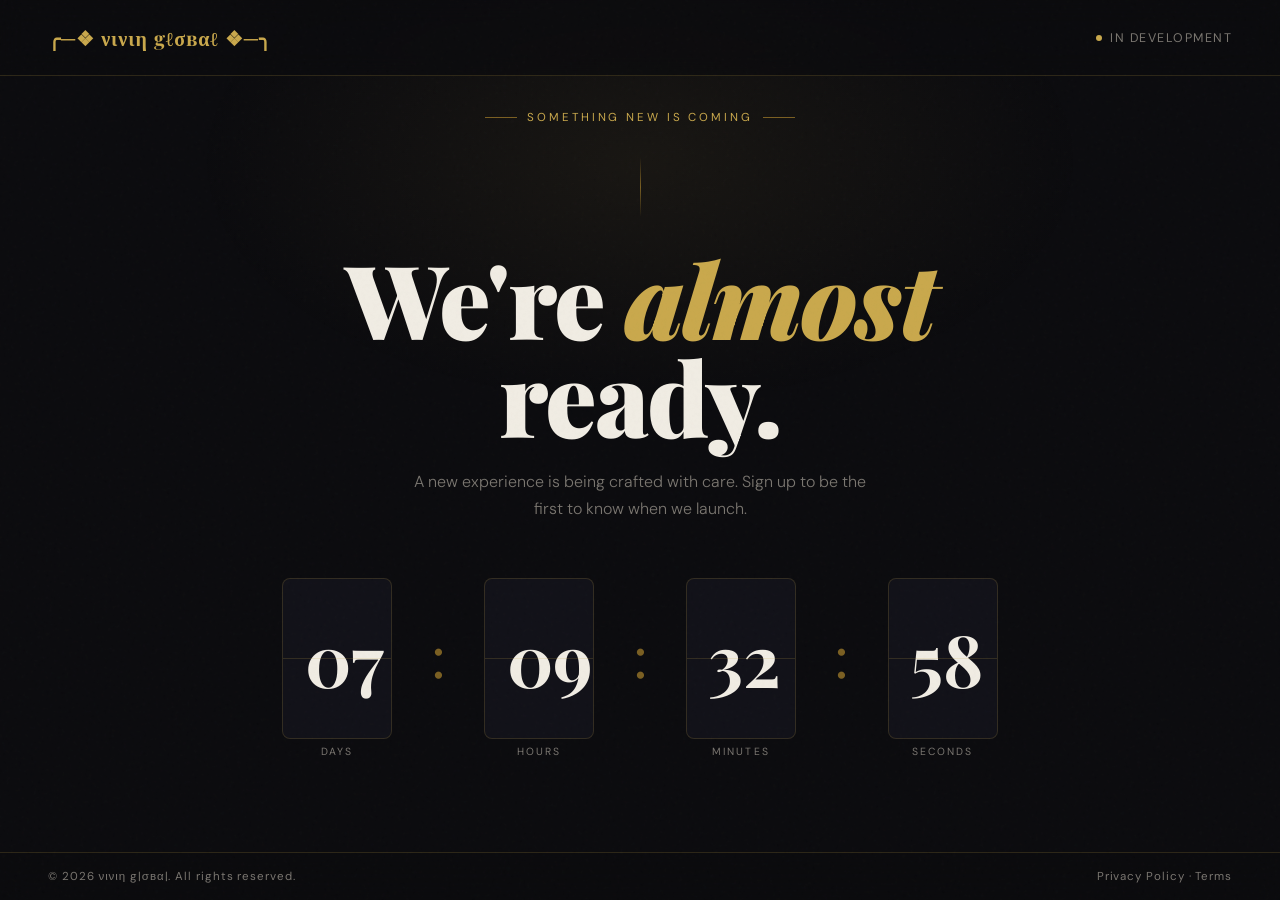
==== index.html @ fe1c47ae "index file" ====
<!DOCTYPE html>
<html lang="en">
<head>
<meta charset="UTF-8" />
<meta name="viewport" content="width=device-width, initial-scale=1.0" />
<title>Coming Soon</title>
<link href="https://fonts.googleapis.com/css2?family=Playfair+Display:wght@400;700;900&family=DM+Sans:wght@300;400;500&display=swap" rel="stylesheet" />
<style>
  *, *::before, *::after { box-sizing: border-box; margin: 0; padding: 0; }

  :root {
    --gold: #c9a84c;
    --gold-light: #e8c97a;
    --gold-dim: #7a5f22;
    --bg: #0b0b0e;
    --bg2: #111118;
    --text: #f0ece3;
    --muted: #7a7670;
    --border: rgba(201,168,76,0.18);
  }

  html, body {
    height: 100%;
    background: var(--bg);
    color: var(--text);
    font-family: 'DM Sans', sans-serif;
    overflow-x: hidden;
  }

  /* Grain overlay */
  body::before {
    content: '';
    position: fixed;
    inset: 0;
    background-image: url("data:image/svg+xml,%3Csvg viewBox='0 0 256 256' xmlns='http://www.w3.org/2000/svg'%3E%3Cfilter id='noise'%3E%3CfeTurbulence type='fractalNoise' baseFrequency='0.9' numOctaves='4' stitchTiles='stitch'/%3E%3C/filter%3E%3Crect width='100%25' height='100%25' filter='url(%23noise)' opacity='0.04'/%3E%3C/svg%3E");
    pointer-events: none;
    z-index: 100;
    opacity: 0.5;
  }

  /* Radial glow */
  body::after {
    content: '';
    position: fixed;
    top: -10%;
    left: 50%;
    transform: translateX(-50%);
    width: 900px;
    height: 500px;
    background: radial-gradient(ellipse, rgba(201,168,76,0.07) 0%, transparent 70%);
    pointer-events: none;
    z-index: 0;
  }

  .wrapper {
    position: relative;
    z-index: 1;
    min-height: 100vh;
    display: flex;
    flex-direction: column;
    align-items: center;
    justify-content: center;
    padding: 6rem 2rem 5rem;
  }

  /* Top nav line */
  .nav {
    position: fixed;
    top: 0; left: 0; right: 0;
    display: flex;
    align-items: center;
    justify-content: space-between;
    padding: 1.5rem 3rem;
    border-bottom: 1px solid var(--border);
    backdrop-filter: blur(12px);
    background: rgba(11,11,14,0.7);
    z-index: 50;
    animation: slideDown 0.8s ease forwards;
  }

  .nav-logo {
    font-family: 'Playfair Display', serif;
    font-size: 1.25rem;
    font-weight: 700;
    letter-spacing: 0.05em;
    color: var(--gold);
  }

  .nav-status {
    display: flex;
    align-items: center;
    gap: 8px;
    font-size: 0.78rem;
    color: var(--muted);
    letter-spacing: 0.12em;
    text-transform: uppercase;
  }

  .status-dot {
    width: 6px; height: 6px;
    border-radius: 50%;
    background: var(--gold);
    animation: pulse 2s ease-in-out infinite;
  }

  /* Hero content */
  .hero {
    text-align: center;
    max-width: 800px;
    width: 100%;
  }

  .eyebrow {
    display: inline-flex;
    align-items: center;
    gap: 10px;
    font-size: 0.72rem;
    letter-spacing: 0.25em;
    text-transform: uppercase;
    color: var(--gold);
    margin-bottom: 2rem;
    opacity: 0;
    animation: fadeUp 0.8s 0.3s ease forwards;
  }

  .eyebrow::before, .eyebrow::after {
    content: '';
    display: block;
    width: 32px;
    height: 1px;
    background: var(--gold-dim);
  }

  .headline {
    font-family: 'Playfair Display', serif;
    font-size: clamp(3rem, 8vw, 6.5rem);
    font-weight: 900;
    line-height: 0.95;
    letter-spacing: -0.02em;
    margin-bottom: 1.5rem;
    opacity: 0;
    animation: fadeUp 0.9s 0.5s ease forwards;
  }

  .headline em {
    font-style: italic;
    color: var(--gold);
  }

  .subline {
    font-size: 1rem;
    font-weight: 300;
    color: var(--muted);
    line-height: 1.7;
    max-width: 480px;
    margin: 0 auto 3.5rem;
    opacity: 0;
    animation: fadeUp 0.9s 0.7s ease forwards;
  }

  /* Countdown */
  .countdown {
    display: flex;
    justify-content: center;
    gap: clamp(1rem, 3vw, 2.5rem);
    margin-bottom: 3.5rem;
    opacity: 0;
    animation: fadeUp 0.9s 0.9s ease forwards;
  }

  .time-block {
    display: flex;
    flex-direction: column;
    align-items: center;
    gap: 6px;
  }

  .time-block .num {
    font-family: 'Playfair Display', serif;
    font-size: clamp(2.5rem, 6vw, 4.5rem);
    font-weight: 700;
    line-height: 1;
    color: var(--text);
    width: clamp(70px, 10vw, 110px);
    text-align: center;
    background: var(--bg2);
    border: 1px solid var(--border);
    border-radius: 8px;
    padding: 0.6em 0.3em;
    position: relative;
    overflow: hidden;
    transition: border-color 0.3s;
  }

  .time-block .num::after {
    content: '';
    position: absolute;
    left: 0; right: 0;
    top: 50%;
    height: 1px;
    background: var(--border);
  }

  .time-block .num:hover {
    border-color: var(--gold-dim);
  }

  .time-block .label {
    font-size: 0.65rem;
    letter-spacing: 0.2em;
    text-transform: uppercase;
    color: var(--muted);
  }

  .countdown-sep {
    font-family: 'Playfair Display', serif;
    font-size: clamp(2rem, 5vw, 3.5rem);
    color: var(--gold-dim);
    align-self: center;
    padding-bottom: 1.6rem;
    line-height: 1;
  }

  /* Email form */
  .form-wrap {
    opacity: 0;
    animation: fadeUp 0.9s 1.1s ease forwards;
    width: 100%;
    max-width: 480px;
    margin: 0 auto 2.5rem;
  }

  .form-row {
    display: flex;
    background: var(--bg2);
    border: 1px solid var(--border);
    border-radius: 6px;
    overflow: hidden;
    transition: border-color 0.3s, box-shadow 0.3s;
  }

  .form-row:focus-within {
    border-color: var(--gold-dim);
    box-shadow: 0 0 0 3px rgba(201,168,76,0.08);
  }

  .form-row input {
    flex: 1;
    background: transparent;
    border: none;
    outline: none;
    padding: 0.9rem 1.2rem;
    font-family: 'DM Sans', sans-serif;
    font-size: 0.9rem;
    color: var(--text);
  }

  .form-row input::placeholder { color: var(--muted); }

  .form-row button {
    background: var(--gold);
    color: #0b0b0e;
    border: none;
    padding: 0.9rem 1.5rem;
    font-family: 'DM Sans', sans-serif;
    font-size: 0.82rem;
    font-weight: 500;
    letter-spacing: 0.1em;
    text-transform: uppercase;
    cursor: pointer;
    transition: background 0.2s;
    white-space: nowrap;
  }

  .form-row button:hover { background: var(--gold-light); }

  .form-note {
    text-align: center;
    font-size: 0.72rem;
    color: var(--muted);
    margin-top: 0.75rem;
    letter-spacing: 0.05em;
  }

  .success-msg {
    display: none;
    text-align: center;
    color: var(--gold);
    font-size: 0.9rem;
    padding: 0.9rem;
    border: 1px solid var(--border);
    border-radius: 6px;
    background: rgba(201,168,76,0.05);
  }

  /* Social links */
  .socials {
    display: flex;
    align-items: center;
    gap: 1.5rem;
    opacity: 0;
    animation: fadeUp 0.9s 1.3s ease forwards;
  }

  .socials a {
    display: flex;
    align-items: center;
    justify-content: center;
    width: 38px; height: 38px;
    border: 1px solid var(--border);
    border-radius: 50%;
    color: var(--muted);
    text-decoration: none;
    transition: border-color 0.2s, color 0.2s;
  }

  .socials a:hover {
    border-color: var(--gold-dim);
    color: var(--gold);
  }

  .socials a svg { width: 16px; height: 16px; fill: currentColor; }

  /* Bottom bar */
  .footer {
    position: fixed;
    bottom: 0; left: 0; right: 0;
    display: flex;
    align-items: center;
    justify-content: space-between;
    padding: 1rem 3rem;
    border-top: 1px solid var(--border);
    backdrop-filter: blur(12px);
    background: rgba(11,11,14,0.7);
    z-index: 50;
    font-size: 0.72rem;
    color: var(--muted);
    letter-spacing: 0.08em;
    animation: slideUp 0.8s ease forwards;
  }

  /* Decorative line element */
  .deco-line {
    width: 1px;
    height: 60px;
    background: linear-gradient(to bottom, transparent, var(--gold-dim), transparent);
    margin: 0 auto 2rem;
    opacity: 0;
    animation: fadeIn 1s 0.4s ease forwards;
  }

  /* Animations */
  @keyframes fadeUp {
    from { opacity: 0; transform: translateY(20px); }
    to   { opacity: 1; transform: translateY(0); }
  }

  @keyframes fadeIn {
    from { opacity: 0; }
    to   { opacity: 1; }
  }

  @keyframes slideDown {
    from { transform: translateY(-100%); opacity: 0; }
    to   { transform: translateY(0); opacity: 1; }
  }

  @keyframes slideUp {
    from { transform: translateY(100%); opacity: 0; }
    to   { transform: translateY(0); opacity: 1; }
  }

  @keyframes pulse {
    0%, 100% { opacity: 1; }
    50% { opacity: 0.3; }
  }

  /* iPad (768px – 1024px) */
  @media (max-width: 1024px) {
    .nav { padding: 1.3rem 2rem; }
    .footer { padding: 1rem 2rem; }
    .wrapper { padding: 7rem 2.5rem 5rem; }
  }

  /* Mobile (up to 767px) */
  @media (max-width: 767px) {
    .nav { padding: 1rem 1.25rem; }
    .wrapper { padding: 7rem 1.25rem 6rem; justify-content: flex-start; }
    .footer { padding: 0.9rem 1.25rem; flex-direction: column; gap: 0.4rem; text-align: center; }
    .countdown-sep { display: none; }
    .countdown { gap: 0.6rem; }
    .time-block .num {
      width: clamp(64px, 20vw, 80px);
      font-size: clamp(1.8rem, 7vw, 2.4rem);
      padding: 0.5em 0.2em;
    }
    .time-block .label { font-size: 0.6rem; letter-spacing: 0.15em; }
    .eyebrow { font-size: 0.65rem; letter-spacing: 0.18em; }
    .eyebrow::before, .eyebrow::after { width: 20px; }
    .subline { font-size: 0.92rem; margin-bottom: 2.5rem; }
    .deco-line { height: 40px; margin-bottom: 1.5rem; }
    .form-row { flex-direction: column; }
    .form-row input { padding: 0.85rem 1rem; border-bottom: 1px solid var(--border); }
    .form-row button { width: 100%; padding: 0.85rem; border-radius: 0; }
  }

  /* Small phones (up to 400px) */
  @media (max-width: 400px) {
    .wrapper { padding: 6.5rem 1rem 5.5rem; }
    .countdown { gap: 0.4rem; }
    .time-block .num { width: clamp(58px, 19vw, 72px); font-size: clamp(1.6rem, 6.5vw, 2rem); }
  }
</style>
</head>
<body>

<nav class="nav">
  <span class="nav-logo"> ╭─❖ νινιη gℓσвαℓ ❖─╮</span>
  <span class="nav-status">
    <span class="status-dot"></span>
    In Development
  </span>
</nav>

<div class="wrapper">
  <div class="hero">

    <span class="eyebrow">Something new is coming</span>

    <div class="deco-line"></div>

    <h1 class="headline">
      We're <em>almost</em> ready.
    </h1>

    <p class="subline">
      A new experience is being crafted with care. Sign up to be the first to know when we launch.
    </p>

    <div class="countdown" id="countdown">
      <div class="time-block">
        <div class="num" id="days">00</div>
        <div class="label">Days</div>
      </div>
      <span class="countdown-sep">:</span>
      <div class="time-block">
        <div class="num" id="hours">00</div>
        <div class="label">Hours</div>
      </div>
      <span class="countdown-sep">:</span>
      <div class="time-block">
        <div class="num" id="minutes">00</div>
        <div class="label">Minutes</div>
      </div>
      <span class="countdown-sep">:</span>
      <div class="time-block">
        <div class="num" id="seconds">00</div>
        <div class="label">Seconds</div>
      </div>
    </div>

  </div>
</div>

<footer class="footer">
  <span>© 2026 νινιη gℓσвαℓ. All rights reserved.</span>
  <span>Privacy Policy · Terms</span>
</footer>

<script>
  // Countdown to a target date — set yours here
  const target = new Date();
  target.setDate(target.getDate() + 7);
  target.setHours(target.getHours() + 9, target.getMinutes() + 33);

  function pad(n) { return String(n).padStart(2, '0'); }

  function tick() {
    const now = new Date();
    const diff = target - now;
    if (diff <= 0) {
      document.getElementById('days').textContent = '00';
      document.getElementById('hours').textContent = '00';
      document.getElementById('minutes').textContent = '00';
      document.getElementById('seconds').textContent = '00';
      return;
    }
    const d = Math.floor(diff / 86400000);
    const h = Math.floor((diff % 86400000) / 3600000);
    const m = Math.floor((diff % 3600000) / 60000);
    const s = Math.floor((diff % 60000) / 1000);
    document.getElementById('days').textContent = pad(d);
    document.getElementById('hours').textContent = pad(h);
    document.getElementById('minutes').textContent = pad(m);
    document.getElementById('seconds').textContent = pad(s);
  }

  tick();
  setInterval(tick, 1000);

  function handleSubmit() {
    const val = document.getElementById('emailInput').value.trim();
    if (!val || !val.includes('@')) {
      document.getElementById('emailInput').style.outline = '1px solid #c9a84c';
      setTimeout(() => document.getElementById('emailInput').style.outline = '', 1200);
      return;
    }
    document.getElementById('formRow').style.display = 'none';
    document.getElementById('successMsg').style.display = 'block';
  }

  document.getElementById('emailInput').addEventListener('keydown', e => {
    if (e.key === 'Enter') handleSubmit();
  });
</script>
</body>
</html>
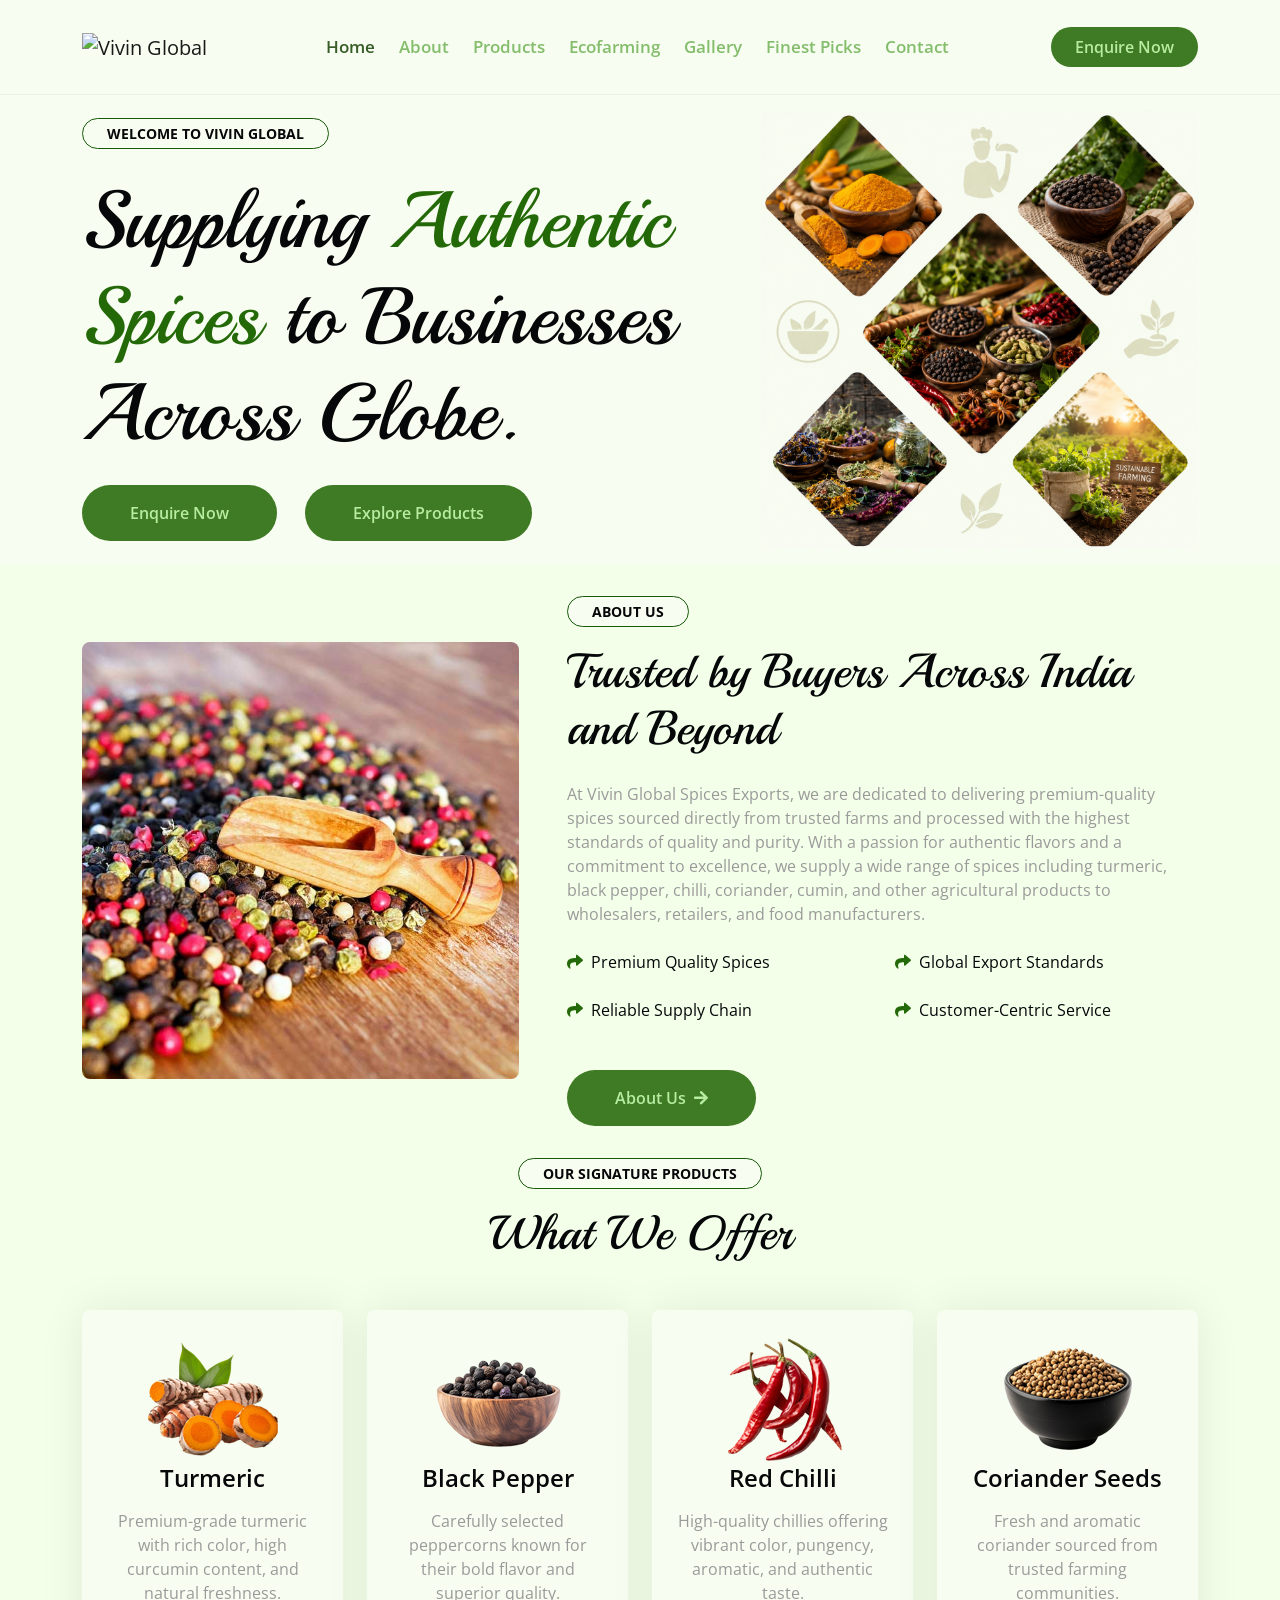
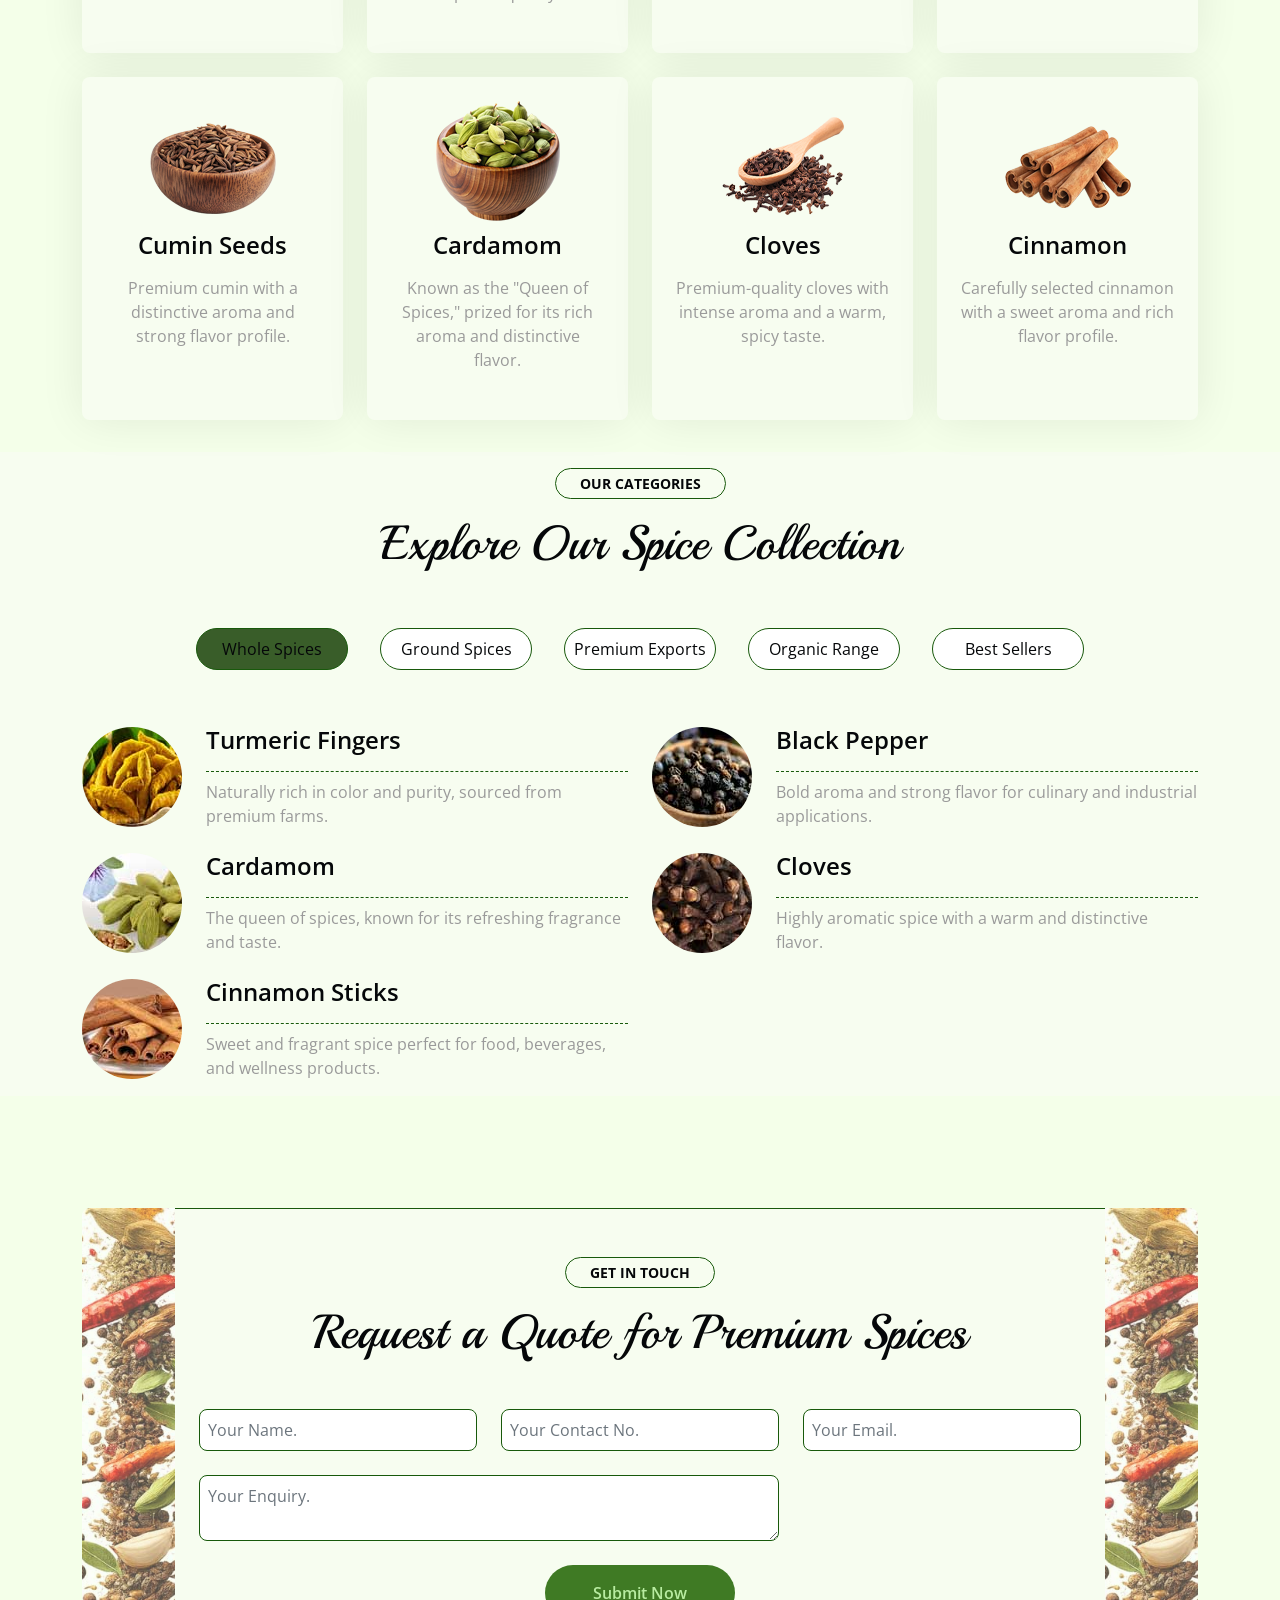
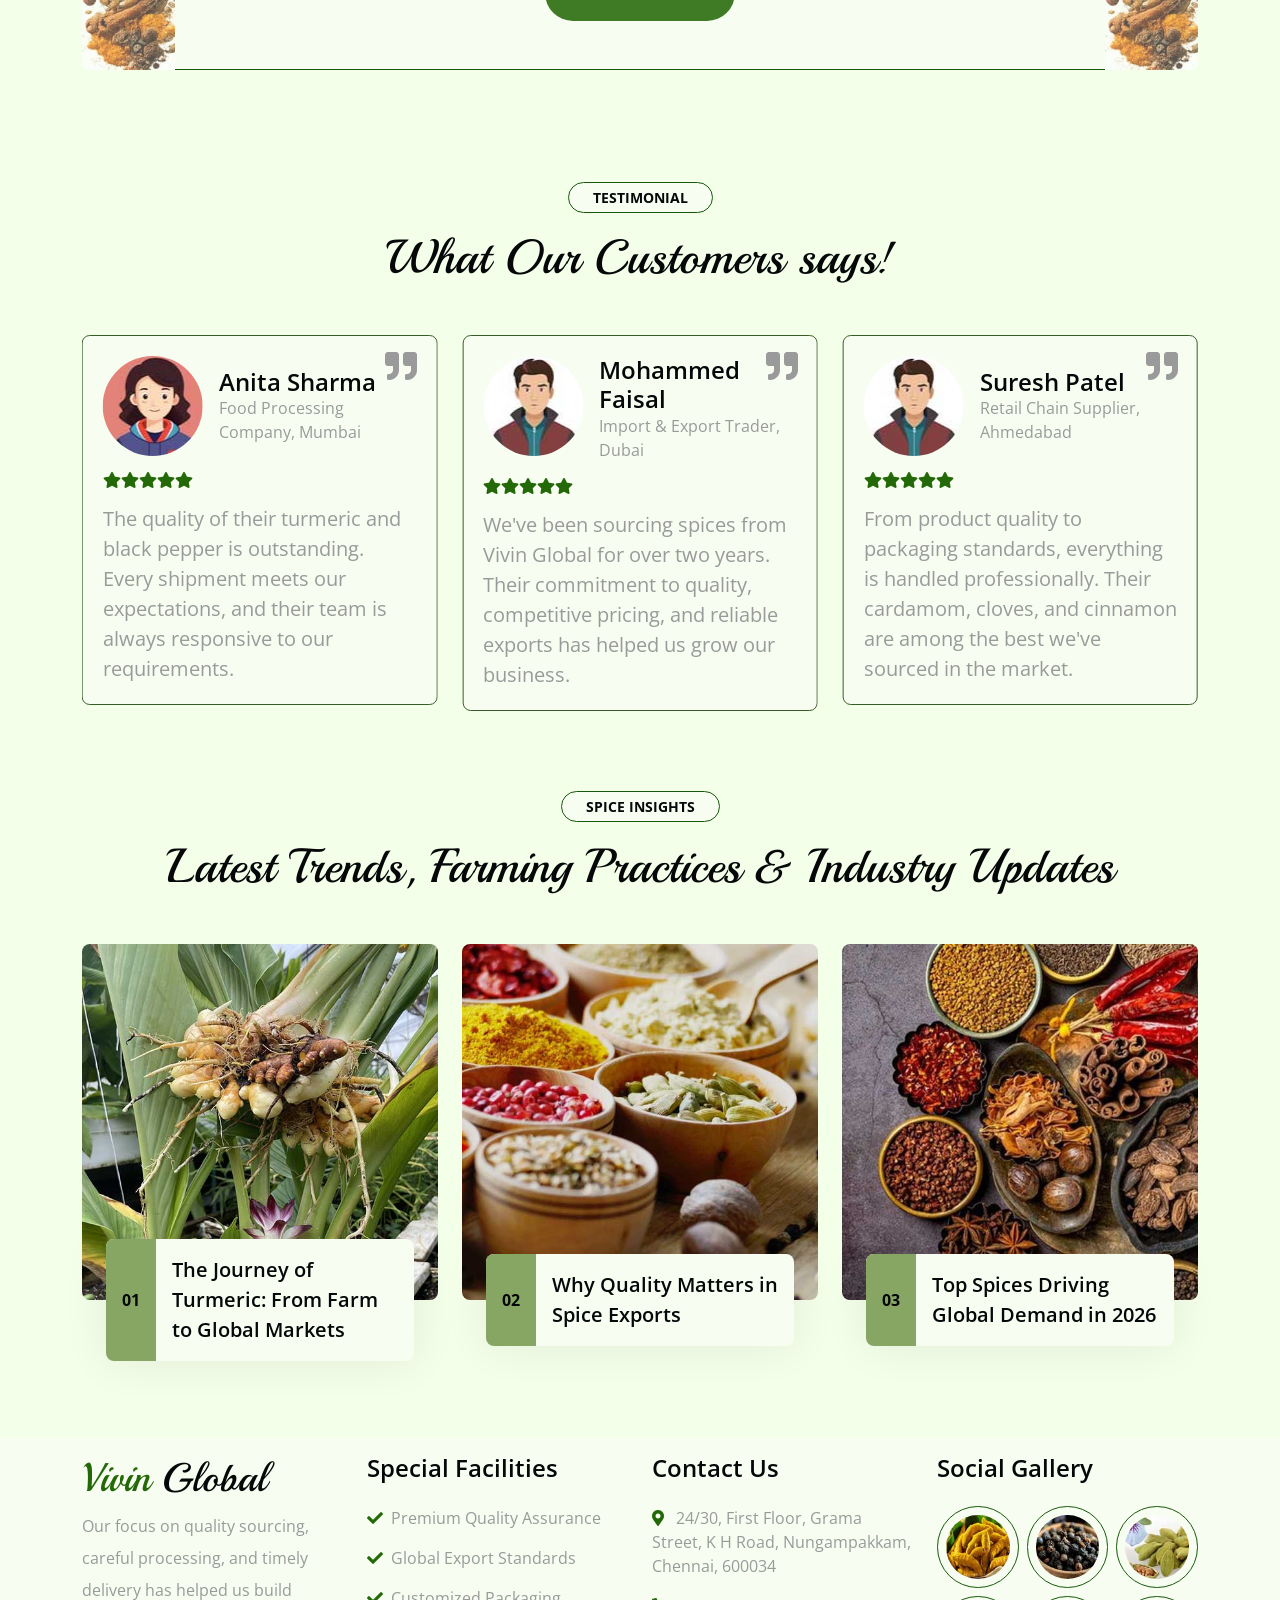
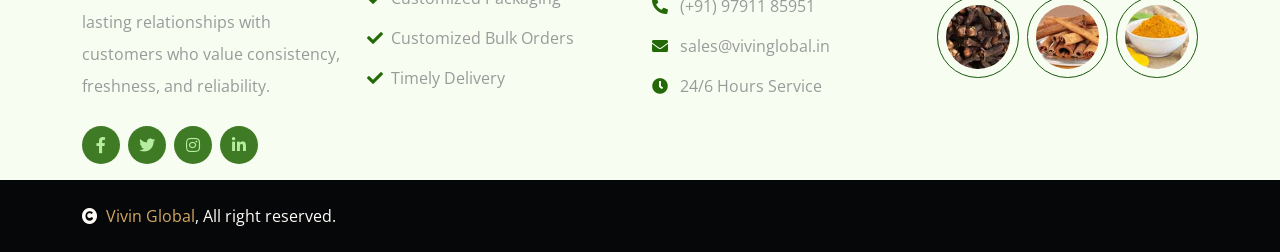
==== commit f55dee3f: "Logo Updated" ====
--- a/index.html
+++ b/index.html
@@ -1,517 +1,876 @@
-<!DOCTYPE html>
-<html lang="en">
-<head>
-<meta charset="UTF-8" />
-<meta name="viewport" content="width=device-width, initial-scale=1.0" />
-<title>Coming Soon</title>
-<link href="https://fonts.googleapis.com/css2?family=Playfair+Display:wght@400;700;900&family=DM+Sans:wght@300;400;500&display=swap" rel="stylesheet" />
-<style>
-  *, *::before, *::after { box-sizing: border-box; margin: 0; padding: 0; }
-
-  :root {
-    --gold: #c9a84c;
-    --gold-light: #e8c97a;
-    --gold-dim: #7a5f22;
-    --bg: #0b0b0e;
-    --bg2: #111118;
-    --text: #f0ece3;
-    --muted: #7a7670;
-    --border: rgba(201,168,76,0.18);
-  }
-
-  html, body {
-    height: 100%;
-    background: var(--bg);
-    color: var(--text);
-    font-family: 'DM Sans', sans-serif;
-    overflow-x: hidden;
-  }
-
-  /* Grain overlay */
-  body::before {
-    content: '';
-    position: fixed;
-    inset: 0;
-    background-image: url("data:image/svg+xml,%3Csvg viewBox='0 0 256 256' xmlns='http://www.w3.org/2000/svg'%3E%3Cfilter id='noise'%3E%3CfeTurbulence type='fractalNoise' baseFrequency='0.9' numOctaves='4' stitchTiles='stitch'/%3E%3C/filter%3E%3Crect width='100%25' height='100%25' filter='url(%23noise)' opacity='0.04'/%3E%3C/svg%3E");
-    pointer-events: none;
-    z-index: 100;
-    opacity: 0.5;
-  }
-
-  /* Radial glow */
-  body::after {
-    content: '';
-    position: fixed;
-    top: -10%;
-    left: 50%;
-    transform: translateX(-50%);
-    width: 900px;
-    height: 500px;
-    background: radial-gradient(ellipse, rgba(201,168,76,0.07) 0%, transparent 70%);
-    pointer-events: none;
-    z-index: 0;
-  }
-
-  .wrapper {
-    position: relative;
-    z-index: 1;
-    min-height: 100vh;
-    display: flex;
-    flex-direction: column;
-    align-items: center;
-    justify-content: center;
-    padding: 6rem 2rem 5rem;
-  }
-
-  /* Top nav line */
-  .nav {
-    position: fixed;
-    top: 0; left: 0; right: 0;
-    display: flex;
-    align-items: center;
-    justify-content: space-between;
-    padding: 1.5rem 3rem;
-    border-bottom: 1px solid var(--border);
-    backdrop-filter: blur(12px);
-    background: rgba(11,11,14,0.7);
-    z-index: 50;
-    animation: slideDown 0.8s ease forwards;
-  }
-
-  .nav-logo {
-    font-family: 'Playfair Display', serif;
-    font-size: 1.25rem;
-    font-weight: 700;
-    letter-spacing: 0.05em;
-    color: var(--gold);
-  }
-
-  .nav-status {
-    display: flex;
-    align-items: center;
-    gap: 8px;
-    font-size: 0.78rem;
-    color: var(--muted);
-    letter-spacing: 0.12em;
-    text-transform: uppercase;
-  }
-
-  .status-dot {
-    width: 6px; height: 6px;
-    border-radius: 50%;
-    background: var(--gold);
-    animation: pulse 2s ease-in-out infinite;
-  }
-
-  /* Hero content */
-  .hero {
-    text-align: center;
-    max-width: 800px;
-    width: 100%;
-  }
-
-  .eyebrow {
-    display: inline-flex;
-    align-items: center;
-    gap: 10px;
-    font-size: 0.72rem;
-    letter-spacing: 0.25em;
-    text-transform: uppercase;
-    color: var(--gold);
-    margin-bottom: 2rem;
-    opacity: 0;
-    animation: fadeUp 0.8s 0.3s ease forwards;
-  }
-
-  .eyebrow::before, .eyebrow::after {
-    content: '';
-    display: block;
-    width: 32px;
-    height: 1px;
-    background: var(--gold-dim);
-  }
-
-  .headline {
-    font-family: 'Playfair Display', serif;
-    font-size: clamp(3rem, 8vw, 6.5rem);
-    font-weight: 900;
-    line-height: 0.95;
-    letter-spacing: -0.02em;
-    margin-bottom: 1.5rem;
-    opacity: 0;
-    animation: fadeUp 0.9s 0.5s ease forwards;
-  }
-
-  .headline em {
-    font-style: italic;
-    color: var(--gold);
-  }
-
-  .subline {
-    font-size: 1rem;
-    font-weight: 300;
-    color: var(--muted);
-    line-height: 1.7;
-    max-width: 480px;
-    margin: 0 auto 3.5rem;
-    opacity: 0;
-    animation: fadeUp 0.9s 0.7s ease forwards;
-  }
-
-  /* Countdown */
-  .countdown {
-    display: flex;
-    justify-content: center;
-    gap: clamp(1rem, 3vw, 2.5rem);
-    margin-bottom: 3.5rem;
-    opacity: 0;
-    animation: fadeUp 0.9s 0.9s ease forwards;
-  }
-
-  .time-block {
-    display: flex;
-    flex-direction: column;
-    align-items: center;
-    gap: 6px;
-  }
-
-  .time-block .num {
-    font-family: 'Playfair Display', serif;
-    font-size: clamp(2.5rem, 6vw, 4.5rem);
-    font-weight: 700;
-    line-height: 1;
-    color: var(--text);
-    width: clamp(70px, 10vw, 110px);
-    text-align: center;
-    background: var(--bg2);
-    border: 1px solid var(--border);
-    border-radius: 8px;
-    padding: 0.6em 0.3em;
-    position: relative;
-    overflow: hidden;
-    transition: border-color 0.3s;
-  }
-
-  .time-block .num::after {
-    content: '';
-    position: absolute;
-    left: 0; right: 0;
-    top: 50%;
-    height: 1px;
-    background: var(--border);
-  }
-
-  .time-block .num:hover {
-    border-color: var(--gold-dim);
-  }
-
-  .time-block .label {
-    font-size: 0.65rem;
-    letter-spacing: 0.2em;
-    text-transform: uppercase;
-    color: var(--muted);
-  }
-
-  .countdown-sep {
-    font-family: 'Playfair Display', serif;
-    font-size: clamp(2rem, 5vw, 3.5rem);
-    color: var(--gold-dim);
-    align-self: center;
-    padding-bottom: 1.6rem;
-    line-height: 1;
-  }
-
-  /* Email form */
-  .form-wrap {
-    opacity: 0;
-    animation: fadeUp 0.9s 1.1s ease forwards;
-    width: 100%;
-    max-width: 480px;
-    margin: 0 auto 2.5rem;
-  }
-
-  .form-row {
-    display: flex;
-    background: var(--bg2);
-    border: 1px solid var(--border);
-    border-radius: 6px;
-    overflow: hidden;
-    transition: border-color 0.3s, box-shadow 0.3s;
-  }
-
-  .form-row:focus-within {
-    border-color: var(--gold-dim);
-    box-shadow: 0 0 0 3px rgba(201,168,76,0.08);
-  }
-
-  .form-row input {
-    flex: 1;
-    background: transparent;
-    border: none;
-    outline: none;
-    padding: 0.9rem 1.2rem;
-    font-family: 'DM Sans', sans-serif;
-    font-size: 0.9rem;
-    color: var(--text);
-  }
-
-  .form-row input::placeholder { color: var(--muted); }
-
-  .form-row button {
-    background: var(--gold);
-    color: #0b0b0e;
-    border: none;
-    padding: 0.9rem 1.5rem;
-    font-family: 'DM Sans', sans-serif;
-    font-size: 0.82rem;
-    font-weight: 500;
-    letter-spacing: 0.1em;
-    text-transform: uppercase;
-    cursor: pointer;
-    transition: background 0.2s;
-    white-space: nowrap;
-  }
-
-  .form-row button:hover { background: var(--gold-light); }
-
-  .form-note {
-    text-align: center;
-    font-size: 0.72rem;
-    color: var(--muted);
-    margin-top: 0.75rem;
-    letter-spacing: 0.05em;
-  }
-
-  .success-msg {
-    display: none;
-    text-align: center;
-    color: var(--gold);
-    font-size: 0.9rem;
-    padding: 0.9rem;
-    border: 1px solid var(--border);
-    border-radius: 6px;
-    background: rgba(201,168,76,0.05);
-  }
-
-  /* Social links */
-  .socials {
-    display: flex;
-    align-items: center;
-    gap: 1.5rem;
-    opacity: 0;
-    animation: fadeUp 0.9s 1.3s ease forwards;
-  }
-
-  .socials a {
-    display: flex;
-    align-items: center;
-    justify-content: center;
-    width: 38px; height: 38px;
-    border: 1px solid var(--border);
-    border-radius: 50%;
-    color: var(--muted);
-    text-decoration: none;
-    transition: border-color 0.2s, color 0.2s;
-  }
-
-  .socials a:hover {
-    border-color: var(--gold-dim);
-    color: var(--gold);
-  }
-
-  .socials a svg { width: 16px; height: 16px; fill: currentColor; }
-
-  /* Bottom bar */
-  .footer {
-    position: fixed;
-    bottom: 0; left: 0; right: 0;
-    display: flex;
-    align-items: center;
-    justify-content: space-between;
-    padding: 1rem 3rem;
-    border-top: 1px solid var(--border);
-    backdrop-filter: blur(12px);
-    background: rgba(11,11,14,0.7);
-    z-index: 50;
-    font-size: 0.72rem;
-    color: var(--muted);
-    letter-spacing: 0.08em;
-    animation: slideUp 0.8s ease forwards;
-  }
-
-  /* Decorative line element */
-  .deco-line {
-    width: 1px;
-    height: 60px;
-    background: linear-gradient(to bottom, transparent, var(--gold-dim), transparent);
-    margin: 0 auto 2rem;
-    opacity: 0;
-    animation: fadeIn 1s 0.4s ease forwards;
-  }
-
-  /* Animations */
-  @keyframes fadeUp {
-    from { opacity: 0; transform: translateY(20px); }
-    to   { opacity: 1; transform: translateY(0); }
-  }
-
-  @keyframes fadeIn {
-    from { opacity: 0; }
-    to   { opacity: 1; }
-  }
-
-  @keyframes slideDown {
-    from { transform: translateY(-100%); opacity: 0; }
-    to   { transform: translateY(0); opacity: 1; }
-  }
-
-  @keyframes slideUp {
-    from { transform: translateY(100%); opacity: 0; }
-    to   { transform: translateY(0); opacity: 1; }
-  }
-
-  @keyframes pulse {
-    0%, 100% { opacity: 1; }
-    50% { opacity: 0.3; }
-  }
-
-  /* iPad (768px – 1024px) */
-  @media (max-width: 1024px) {
-    .nav { padding: 1.3rem 2rem; }
-    .footer { padding: 1rem 2rem; }
-    .wrapper { padding: 7rem 2.5rem 5rem; }
-  }
-
-  /* Mobile (up to 767px) */
-  @media (max-width: 767px) {
-    .nav { padding: 1rem 1.25rem; }
-    .wrapper { padding: 7rem 1.25rem 6rem; justify-content: flex-start; }
-    .footer { padding: 0.9rem 1.25rem; flex-direction: column; gap: 0.4rem; text-align: center; }
-    .countdown-sep { display: none; }
-    .countdown { gap: 0.6rem; }
-    .time-block .num {
-      width: clamp(64px, 20vw, 80px);
-      font-size: clamp(1.8rem, 7vw, 2.4rem);
-      padding: 0.5em 0.2em;
-    }
-    .time-block .label { font-size: 0.6rem; letter-spacing: 0.15em; }
-    .eyebrow { font-size: 0.65rem; letter-spacing: 0.18em; }
-    .eyebrow::before, .eyebrow::after { width: 20px; }
-    .subline { font-size: 0.92rem; margin-bottom: 2.5rem; }
-    .deco-line { height: 40px; margin-bottom: 1.5rem; }
-    .form-row { flex-direction: column; }
-    .form-row input { padding: 0.85rem 1rem; border-bottom: 1px solid var(--border); }
-    .form-row button { width: 100%; padding: 0.85rem; border-radius: 0; }
-  }
-
-  /* Small phones (up to 400px) */
-  @media (max-width: 400px) {
-    .wrapper { padding: 6.5rem 1rem 5.5rem; }
-    .countdown { gap: 0.4rem; }
-    .time-block .num { width: clamp(58px, 19vw, 72px); font-size: clamp(1.6rem, 6.5vw, 2rem); }
-  }
-</style>
-</head>
-<body>
-
-<nav class="nav">
-  <span class="nav-logo"> ╭─❖ νινιη gℓσвαℓ ❖─╮</span>
-  <span class="nav-status">
-    <span class="status-dot"></span>
-    In Development
-  </span>
-</nav>
-
-<div class="wrapper">
-  <div class="hero">
-
-    <span class="eyebrow">Something new is coming</span>
-
-    <div class="deco-line"></div>
-
-    <h1 class="headline">
-      We're <em>almost</em> ready.
-    </h1>
-
-    <p class="subline">
-      A new experience is being crafted with care. Sign up to be the first to know when we launch.
-    </p>
-
-    <div class="countdown" id="countdown">
-      <div class="time-block">
-        <div class="num" id="days">00</div>
-        <div class="label">Days</div>
-      </div>
-      <span class="countdown-sep">:</span>
-      <div class="time-block">
-        <div class="num" id="hours">00</div>
-        <div class="label">Hours</div>
-      </div>
-      <span class="countdown-sep">:</span>
-      <div class="time-block">
-        <div class="num" id="minutes">00</div>
-        <div class="label">Minutes</div>
-      </div>
-      <span class="countdown-sep">:</span>
-      <div class="time-block">
-        <div class="num" id="seconds">00</div>
-        <div class="label">Seconds</div>
-      </div>
-    </div>
-
-  </div>
-</div>
-
-<footer class="footer">
-  <span>© 2026 νινιη gℓσвαℓ. All rights reserved.</span>
-  <span>Privacy Policy · Terms</span>
-</footer>
-
-<script>
-  // Countdown to a target date — set yours here
-  const target = new Date();
-  target.setDate(target.getDate() + 7);
-  target.setHours(target.getHours() + 9, target.getMinutes() + 33);
-
-  function pad(n) { return String(n).padStart(2, '0'); }
-
-  function tick() {
-    const now = new Date();
-    const diff = target - now;
-    if (diff <= 0) {
-      document.getElementById('days').textContent = '00';
-      document.getElementById('hours').textContent = '00';
-      document.getElementById('minutes').textContent = '00';
-      document.getElementById('seconds').textContent = '00';
-      return;
-    }
-    const d = Math.floor(diff / 86400000);
-    const h = Math.floor((diff % 86400000) / 3600000);
-    const m = Math.floor((diff % 3600000) / 60000);
-    const s = Math.floor((diff % 60000) / 1000);
-    document.getElementById('days').textContent = pad(d);
-    document.getElementById('hours').textContent = pad(h);
-    document.getElementById('minutes').textContent = pad(m);
-    document.getElementById('seconds').textContent = pad(s);
-  }
-
-  tick();
-  setInterval(tick, 1000);
-
-  function handleSubmit() {
-    const val = document.getElementById('emailInput').value.trim();
-    if (!val || !val.includes('@')) {
-      document.getElementById('emailInput').style.outline = '1px solid #c9a84c';
-      setTimeout(() => document.getElementById('emailInput').style.outline = '', 1200);
-      return;
-    }
-    document.getElementById('formRow').style.display = 'none';
-    document.getElementById('successMsg').style.display = 'block';
-  }
-
-  document.getElementById('emailInput').addEventListener('keydown', e => {
-    if (e.key === 'Enter') handleSubmit();
-  });
-</script>
-</body>
-</html>
+<!DOCTYPE html>
+<html lang="en">
+
+    <head>
+        <meta charset="utf-8">
+        <title>Vivin Global Spices Exports | Premium Spices Exporter in Chennai</title>
+        <meta content="width=device-width, initial-scale=1.0" name="viewport">
+        <meta name="keywords" content="spices exporters in Chennai, spice exporters Tamil Nadu, wholesale spices supplier Chennai, turmeric exporter India, black pepper exporter Chennai, cardamom exporter India, cumin seeds supplier, coriander seeds exporter, Indian spices wholesale, Vivin Global Spices Exports">
+
+        <meta name="description" content="Vivin Global Spices Exports is a trusted spices exporter in Chennai, supplying premium quality turmeric, black pepper, cardamom, cloves, cinnamon, cumin, coriander, and other Indian spices to domestic and international markets.">
+
+        <!-- Google Web Fonts -->
+        <link rel="preconnect" href="https://fonts.googleapis.com">
+        <link rel="preconnect" href="https://fonts.gstatic.com" crossorigin>
+        <link href="https://fonts.googleapis.com/css2?family=Open+Sans:wght@400;600&family=Playball&display=swap" rel="stylesheet">
+
+        <!-- Icon Font Stylesheet -->
+        <link rel="stylesheet" href="https://use.fontawesome.com/releases/v5.15.4/css/all.css"/>
+        <link href="https://cdn.jsdelivr.net/npm/bootstrap-icons@1.4.1/font/bootstrap-icons.css" rel="stylesheet">
+
+        <!-- Libraries Stylesheet -->
+        <link href="lib/animate/animate.min.css" rel="stylesheet">
+        <link href="lib/lightbox/css/lightbox.min.css" rel="stylesheet">
+        <link href="lib/owlcarousel/owl.carousel.min.css" rel="stylesheet">
+
+        <!-- Customized Bootstrap Stylesheet -->
+        <link href="css/bootstrap.min.css" rel="stylesheet">
+
+        <!-- Template Stylesheet -->
+        <link href="css/style.css" rel="stylesheet">
+    </head>
+
+    <body>
+
+        <!-- Spinner Start -->
+        <div id="spinner" class="show w-100 vh-100 bg-white position-fixed translate-middle top-50 start-50  d-flex align-items-center justify-content-center">
+            <div class="spinner-grow text-primary" role="status"></div>
+        </div>
+        <!-- Spinner End -->
+
+
+        <!-- Navbar start -->
+        <div class="container-fluid nav-bar">
+            <div class="container">
+                <nav class="navbar navbar-light navbar-expand-lg py-4">
+                    <a href="index.html" class="navbar-brand">
+                        <!-- <h1 class="text-primary fw-bold mb-0">Vivin <span class="text-grey">Global</span> </h1> -->
+                         <img alt="Vivin Global" src="img/logo.png" />
+                    </a>
+                    <button class="navbar-toggler py-2 px-3" type="button" data-bs-toggle="collapse" data-bs-target="#navbarCollapse">
+                        <span class="fa fa-bars text-primary"></span>
+                    </button>
+                    <div class="collapse navbar-collapse" id="navbarCollapse">
+                        <div class="navbar-nav mx-auto">
+                            <a href="index.html" class="nav-item nav-link active">Home</a>
+                            <a href="about.html" class="nav-item nav-link">About</a>
+                            <a href="products.html" class="nav-item nav-link">Products</a>
+                            <a href="eco-farming.html" class="nav-item nav-link">Ecofarming</a>
+                            <a href="gallery.html" class="nav-item nav-link">Gallery</a>
+                            <a href="featured.html" class="nav-item nav-link">Finest Picks</a>
+                            <a href="contact.html" class="nav-item nav-link">Contact</a>
+                        </div>
+                        <a href="enquiry.html" class="btn btn-primary py-2 px-4 d-none d-xl-inline-block rounded-pill">Enquire Now</a>
+                    </div>
+                </nav>
+            </div>
+        </div>
+        <!-- Navbar End -->
+
+        <!-- Hero Start -->
+        <div class="container-fluid bg-light py-3 my-3 mt-0">
+            <div class="container">
+                <div class="row g-5 align-items-center">
+                    <div class="col-lg-7 col-md-12">
+                        <small class="d-inline-block fw-bold text-dark text-uppercase bg-light border border-primary rounded-pill px-4 py-1 mb-4 animated bounceInDown">Welcome to Vivin Global</small>
+                        <h1 class="display-1 mb-4 animated bounceInDown">Supplying <span class="text-primary">Authentic Spices</span> to Businesses Across Globe.</h1>
+                        <a href="enquiry.html" class="btn btn-primary border-0 rounded-pill py-3 px-4 px-md-5 me-4 animated bounceInLeft">Enquire Now</a>
+                        <a href="products.html" class="btn btn-primary border-0 rounded-pill py-3 px-4 px-md-5 animated bounceInLeft">Explore Products</a>
+                    </div>
+                    <div class="col-lg-5 col-md-12">
+                        <img src="img/hero.png" class="img-fluid rounded animated zoomIn" alt="">
+                    </div>
+                </div>
+            </div>
+        </div>
+        <!-- Hero End -->
+
+
+        <!-- About Satrt -->
+        <div class="container-fluid py-3">
+            <div class="container">
+                <div class="row g-5 align-items-center">
+                    <div class="col-lg-5 wow bounceInUp" data-wow-delay="0.1s">
+                        <img src="img/about.jpg" class="img-fluid rounded" alt="">
+                    </div>
+                    <div class="col-lg-7 wow bounceInUp" data-wow-delay="0.3s">
+                        <small class="d-inline-block fw-bold text-dark text-uppercase bg-light border border-primary rounded-pill px-4 py-1 mb-3">About Us</small>
+                        <h1 class="display-5 mb-4">Trusted by Buyers Across India and Beyond</h1>
+                        <p class="mb-4">At Vivin Global Spices Exports, we are dedicated to delivering premium-quality spices sourced directly from trusted farms and processed with the highest standards of quality and purity. With a passion for authentic flavors and a commitment to excellence, we supply a wide range of spices including turmeric, black pepper, chilli, coriander, cumin, and other agricultural products to wholesalers, retailers, and food manufacturers.</p>
+                        <div class="row g-4 text-dark mb-5">
+                            <div class="col-sm-6">
+                                <i class="fas fa-share text-primary me-2"></i>Premium Quality Spices
+                            </div>
+                            <div class="col-sm-6">
+                                <i class="fas fa-share text-primary me-2"></i>Global Export Standards
+                            </div>
+                            <div class="col-sm-6">
+                                <i class="fas fa-share text-primary me-2"></i>Reliable Supply Chain
+                            </div>
+                            <div class="col-sm-6">
+                                <i class="fas fa-share text-primary me-2"></i>Customer-Centric Service
+                            </div>
+                        </div>
+                        <a href="about.html" class="btn btn-primary py-3 px-5 rounded-pill">About Us<i class="fas fa-arrow-right ps-2"></i></a>
+                    </div>
+                </div>
+            </div>
+        </div>
+        <!-- About End -->       
+
+
+        <!-- Product Start -->
+        <div class="container-fluid service py-3">
+            <div class="container">
+                <div class="text-center wow bounceInUp" data-wow-delay="0.1s">
+                    <small class="d-inline-block fw-bold text-dark text-uppercase bg-light border border-primary rounded-pill px-4 py-1 mb-3">Our Signature Products</small>
+                    <h1 class="display-5 mb-5">What We Offer</h1>
+                </div>
+                <div class="row g-4">
+                    <div class="col-lg-3 col-md-6 col-sm-12 wow bounceInUp" data-wow-delay="0.1s">
+                        <div class="bg-light rounded service-item">
+                            <div class="service-content d-flex align-items-center justify-content-center p-4">
+                                <div class="service-content-icon text-center">
+                                    <img src="img/ginger.png" alt="Turmeric" />
+                                    <h4 class="mb-3">Turmeric</h4>
+                                    <p class="mb-4">Premium-grade turmeric with rich color, high curcumin content, and natural freshness.</p>
+                                    <!-- <a href="#" class="btn btn-primary px-4 py-2 rounded-pill">Read More</a> -->
+                                </div>
+                            </div>
+                        </div>
+                    </div>
+                    <div class="col-lg-3 col-md-6 col-sm-12 wow bounceInUp" data-wow-delay="0.3s">
+                        <div class="bg-light rounded service-item">
+                            <div class="service-content d-flex align-items-center justify-content-center p-4">
+                                <div class="service-content-icon text-center">
+                                    <img src="img/pepper.png" alt="Black Pepper" />
+                                    <h4 class="mb-3">Black Pepper</h4>
+                                    <p class="mb-4">Carefully selected peppercorns known for their bold flavor and superior quality.</p>
+                                    <!-- <a href="#" class="btn btn-primary px-4 py-2 rounded-pill">Read More</a> -->
+                                </div>
+                            </div>
+                        </div>
+                    </div>
+                    <div class="col-lg-3 col-md-6 col-sm-12 wow bounceInUp" data-wow-delay="0.5s">
+                        <div class="bg-light rounded service-item">
+                            <div class="service-content d-flex align-items-center justify-content-center p-4">
+                                <div class="service-content-icon text-center">
+                                    <img src="img/red-chilli.png" alt="Red Chilli" />
+                                    <h4 class="mb-3">Red Chilli</h4>
+                                    <p class="mb-4">High-quality chillies offering vibrant color, pungency, aromatic, and authentic taste.</p>
+                                    <!-- <a href="#" class="btn btn-primary px-4 py-2 rounded-pill">Read More</a> -->
+                                </div>
+                            </div>
+                        </div>
+                    </div>
+                    <div class="col-lg-3 col-md-6 col-sm-12 wow bounceInUp" data-wow-delay="0.7s">
+                        <div class="bg-light rounded service-item">
+                            <div class="service-content d-flex align-items-center justify-content-center p-4">
+                                <div class="service-content-icon text-center">
+                                    <img src="img/coriander.png" alt="Coriander Seeds" />
+                                    <h4 class="mb-3">Coriander Seeds</h4>
+                                    <p class="mb-4">Fresh and aromatic coriander sourced from trusted farming communities.</p>
+                                    <!-- <a href="#" class="btn btn-primary px-4 py-2 rounded-pill">Read More</a> -->
+                                </div>
+                            </div>
+                        </div>
+                    </div>
+                    <div class="col-lg-3 col-md-6 col-sm-12 wow bounceInUp" data-wow-delay="0.1s">
+                        <div class="bg-light rounded service-item">
+                            <div class="service-content d-flex align-items-center justify-content-center p-4">
+                                <div class="service-content-icon text-center">
+                                    <img src="img/cumin_seeds.png" alt="Cumin Seeds" />
+                                    <h4 class="mb-3">Cumin Seeds</h4>
+                                    <p class="mb-4">Premium cumin with a distinctive aroma and strong flavor profile.</p>
+                                    <!-- <a href="#" class="btn btn-primary px-4 py-2 rounded-pill">Read More</a> -->
+                                </div>
+                            </div>
+                        </div>
+                    </div>
+                    <div class="col-lg-3 col-md-6 col-sm-12 wow bounceInUp" data-wow-delay="0.3s">
+                        <div class="bg-light rounded service-item">
+                            <div class="service-content d-flex align-items-center justify-content-center p-4">
+                                <div class="service-content-icon text-center">
+                                    <img src="img/cardamom.png" alt="Cardamom" />
+                                    <h4 class="mb-3">Cardamom</h4>
+                                    <p class="mb-4">Known as the "Queen of Spices," prized for its rich aroma and distinctive flavor.</p>
+                                    <!-- ,<a href="#" class="btn btn-primary px-4 py-2 rounded-pill">Read More</a> -->
+                                </div>
+                            </div>
+                        </div>
+                    </div>
+                    <div class="col-lg-3 col-md-6 col-sm-12 wow bounceInUp" data-wow-delay="0.5s">
+                        <div class="bg-light rounded service-item">
+                            <div class="service-content d-flex align-items-center justify-content-center p-4">
+                                <div class="service-content-icon text-center">
+                                    <img src="img/cloves.png" alt="Cloves" />
+                                    <h4 class="mb-3">Cloves</h4>
+                                    <p class="mb-4">Premium-quality cloves with intense aroma and a warm, spicy taste.</p>
+                                    <!-- <a href="#" class="btn btn-primary px-4 py-2 rounded-pill">Read More</a> -->
+                                </div>
+                            </div>
+                        </div>
+                    </div>
+                    <div class="col-lg-3 col-md-6 col-sm-12 wow bounceInUp" data-wow-delay="0.7s">
+                        <div class="bg-light rounded service-item">
+                            <div class="service-content d-flex align-items-center justify-content-center p-4">
+                                <div class="service-content-icon text-center">
+                                    <img src="img/cinnamon.png" alt="Cinnamon" />
+                                    <h4 class="mb-3">Cinnamon</h4>
+                                    <p class="mb-4">Carefully selected cinnamon with a sweet aroma and rich flavor profile.</p>
+                                    <!-- <a href="#" class="btn btn-primary px-4 py-2 rounded-pill">Read More</a> -->
+                                </div>
+                            </div>
+                        </div>
+                    </div>
+                </div>
+            </div>
+        </div>
+        <!-- Product End -->
+
+
+
+        <!-- Categories Start -->
+        <div class="container-fluid menu bg-light py-3 my-3">
+            <div class="container">
+                <div class="text-center wow bounceInUp" data-wow-delay="0.1s">
+                    <small class="d-inline-block fw-bold text-dark text-uppercase bg-light border border-primary rounded-pill px-4 py-1 mb-3">Our Categories</small>
+                    <h1 class="display-5 mb-5">Explore Our Spice Collection</h1>
+                </div>
+                <div class="tab-class text-center">
+                    <ul class="nav nav-pills d-inline-flex justify-content-center mb-5 wow bounceInUp" data-wow-delay="0.1s">
+                        <li class="nav-item p-2">
+                            <a class="d-flex py-2 mx-2 border border-primary bg-white rounded-pill active" data-bs-toggle="pill" href="#tab-6">
+                                <span class="text-dark" style="width: 150px;">Whole Spices</span>
+                            </a>
+                        </li>
+                        <li class="nav-item p-2">
+                            <a class="d-flex py-2 mx-2 border border-primary bg-white rounded-pill" data-bs-toggle="pill" href="#tab-7">
+                                <span class="text-dark" style="width: 150px;">Ground Spices</span>
+                            </a>
+                        </li>
+                        <li class="nav-item p-2">
+                            <a class="d-flex py-2 mx-2 border border-primary bg-white rounded-pill" data-bs-toggle="pill" href="#tab-8">
+                                <span class="text-dark" style="width: 150px;">Premium Exports</span>
+                            </a>
+                        </li>
+                        <li class="nav-item p-2">
+                            <a class="d-flex py-2 mx-2 border border-primary bg-white rounded-pill" data-bs-toggle="pill" href="#tab-9">
+                                <span class="text-dark" style="width: 150px;">Organic Range</span>
+                            </a>
+                        </li>
+                        <li class="nav-item p-2">
+                            <a class="d-flex py-2 mx-2 border border-primary bg-white rounded-pill" data-bs-toggle="pill" href="#tab-10">
+                                <span class="text-dark" style="width: 150px;">Best Sellers</span>
+                            </a>
+                        </li>
+                    </ul>
+                    <div class="tab-content">
+                        <div id="tab-6" class="tab-pane fade show p-0 active">
+                            <div class="row g-4">
+                                <div class="col-lg-6 wow bounceInUp" data-wow-delay="0.1s">
+                                    <div class="menu-item d-flex align-items-center">
+                                        <img class="flex-shrink-0 img-fluid rounded-circle" src="img/item-01.jpg" alt="Turmeric Fingers">
+                                        <div class="w-100 d-flex flex-column text-start ps-4">
+                                            <div class="d-flex justify-content-between border-bottom border-primary pb-2 mb-2">
+                                                <h4>Turmeric Fingers</h4>
+                                            </div>
+                                            <p class="mb-0">Naturally rich in color and purity, sourced from premium farms.</p>
+                                        </div>
+                                    </div>
+                                </div>
+                                <div class="col-lg-6 wow bounceInUp" data-wow-delay="0.2s">
+                                    <div class="menu-item d-flex align-items-center">
+                                        <img class="flex-shrink-0 img-fluid rounded-circle" src="img/item-02.jpg" alt="Black Pepper">
+                                        <div class="w-100 d-flex flex-column text-start ps-4">
+                                            <div class="d-flex justify-content-between border-bottom border-primary pb-2 mb-2">
+                                                <h4>Black Pepper</h4>
+                                            </div>
+                                            <p class="mb-0">Bold aroma and strong flavor for culinary and industrial applications.</p>
+                                        </div>
+                                    </div>
+                                </div>
+                                <div class="col-lg-6 wow bounceInUp" data-wow-delay="0.3s">
+                                    <div class="menu-item d-flex align-items-center">
+                                        <img class="flex-shrink-0 img-fluid rounded-circle" src="img/item-03.jpg" alt="Cardamom">
+                                        <div class="w-100 d-flex flex-column text-start ps-4">
+                                            <div class="d-flex justify-content-between border-bottom border-primary pb-2 mb-2">
+                                                <h4>Cardamom</h4>
+                                            </div>
+                                            <p class="mb-0">The queen of spices, known for its refreshing fragrance and taste.</p>
+                                        </div>
+                                    </div>
+                                </div>
+                                <div class="col-lg-6 wow bounceInUp" data-wow-delay="0.4s">
+                                    <div class="menu-item d-flex align-items-center">
+                                        <img class="flex-shrink-0 img-fluid rounded-circle" src="img/item-04.jpg" alt="Cloves">
+                                        <div class="w-100 d-flex flex-column text-start ps-4">
+                                            <div class="d-flex justify-content-between border-bottom border-primary pb-2 mb-2">
+                                                <h4>Cloves</h4>
+                                            </div>
+                                            <p class="mb-0">Highly aromatic spice with a warm and distinctive flavor.</p>
+                                        </div>
+                                    </div>
+                                </div>
+                                <div class="col-lg-6 wow bounceInUp" data-wow-delay="0.5s">
+                                    <div class="menu-item d-flex align-items-center">
+                                        <img class="flex-shrink-0 img-fluid rounded-circle" src="img/item-05.jpg" alt="Cinnamon Sticks">
+                                        <div class="w-100 d-flex flex-column text-start ps-4">
+                                            <div class="d-flex justify-content-between border-bottom border-primary pb-2 mb-2">
+                                                <h4>Cinnamon Sticks</h4>
+                                            </div>
+                                            <p class="mb-0">Sweet and fragrant spice perfect for food, beverages, and wellness products.</p>
+                                        </div>
+                                    </div>
+                                </div>
+                            </div>
+                        </div>
+                        <div id="tab-7" class="tab-pane fade show p-0">
+                            <div class="row g-4">
+                                <div class="col-lg-6">
+                                    <div class="menu-item d-flex align-items-center">
+                                        <img class="flex-shrink-0 img-fluid rounded-circle" src="img/item-06.jpg" alt="Turmeric Powder">
+                                        <div class="w-100 d-flex flex-column text-start ps-4">
+                                            <div class="d-flex justify-content-between border-bottom border-primary pb-2 mb-2">
+                                                <h4>Turmeric Powder</h4>
+                                            </div>
+                                            <p class="mb-0">Finely processed for vibrant color, freshness, and consistency.</p>
+                                        </div>
+                                    </div>
+                                </div>
+                                <div class="col-lg-6">
+                                    <div class="menu-item d-flex align-items-center">
+                                        <img class="flex-shrink-0 img-fluid rounded-circle" src="img/item-07.jpg" alt="Chilli Powder">
+                                        <div class="w-100 d-flex flex-column text-start ps-4">
+                                            <div class="d-flex justify-content-between border-bottom border-primary pb-2 mb-2">
+                                                <h4>Chilli Powder</h4>
+                                            </div>
+                                            <p class="mb-0">Rich red color and authentic heat for diverse culinary uses.</p>
+                                        </div>
+                                    </div>
+                                </div>
+                                <div class="col-lg-6">
+                                    <div class="menu-item d-flex align-items-center">
+                                        <img class="flex-shrink-0 img-fluid rounded-circle" src="img/item-08.jpg" alt="Coriander Powder">
+                                        <div class="w-100 d-flex flex-column text-start ps-4">
+                                            <div class="d-flex justify-content-between border-bottom border-primary pb-2 mb-2">
+                                                <h4>Coriander Powder</h4>
+                                            </div>
+                                            <p class="mb-0">Freshly ground to preserve its natural aroma and flavor.</p>
+                                        </div>
+                                    </div>
+                                </div>
+                                <div class="col-lg-6">
+                                    <div class="menu-item d-flex align-items-center">
+                                        <img class="flex-shrink-0 img-fluid rounded-circle" src="img/item-09.jpg" alt="Cumin Powder">
+                                        <div class="w-100 d-flex flex-column text-start ps-4">
+                                            <div class="d-flex justify-content-between border-bottom border-primary pb-2 mb-2">
+                                                <h4>Cumin Powder</h4>
+                                            </div>
+                                            <p class="mb-0">Earthy and aromatic spice that enhances every recipe.</p>
+                                        </div>
+                                    </div>
+                                </div>
+                                <div class="col-lg-6">
+                                    <div class="menu-item d-flex align-items-center">
+                                        <img class="flex-shrink-0 img-fluid rounded-circle" src="img/item-10.jpg" alt="Black Pepper Powder">
+                                        <div class="w-100 d-flex flex-column text-start ps-4">
+                                            <div class="d-flex justify-content-between border-bottom border-primary pb-2 mb-2">
+                                                <h4>Black Pepper Powder</h4>
+                                            </div>
+                                            <p class="mb-0">Premium ground pepper delivering a sharp and robust taste.</p>
+                                        </div>
+                                    </div>
+                                </div>
+                            </div>
+                        </div>
+                        <div id="tab-8" class="tab-pane fade show p-0">
+                            <div class="row g-4">
+                                <div class="col-lg-6">
+                                    <div class="menu-item d-flex align-items-center">
+                                        <img class="flex-shrink-0 img-fluid rounded-circle" src="img/item-02.jpg" alt="Export Grade Black Pepper">
+                                        <div class="w-100 d-flex flex-column text-start ps-4">
+                                            <div class="d-flex justify-content-between border-bottom border-primary pb-2 mb-2">
+                                                <h4>Export Grade Black Pepper</h4>
+                                            </div>
+                                            <p class="mb-0">Carefully graded pepper meeting international quality standards.</p>
+                                        </div>
+                                    </div>
+                                </div>
+                                <div class="col-lg-6">
+                                    <div class="menu-item d-flex align-items-center">
+                                        <img class="flex-shrink-0 img-fluid rounded-circle" src="img/item-03.jpg" alt="Premium Cardamom">
+                                        <div class="w-100 d-flex flex-column text-start ps-4">
+                                            <div class="d-flex justify-content-between border-bottom border-primary pb-2 mb-2">
+                                                <h4>Premium Cardamom</h4>
+                                            </div>
+                                            <p class="mb-0">Handpicked pods with superior aroma and appearance.</p>
+                                        </div>
+                                    </div>
+                                </div>
+                                <div class="col-lg-6">
+                                    <div class="menu-item d-flex align-items-center">
+                                        <img class="flex-shrink-0 img-fluid rounded-circle" src="img/item-01.jpg" alt="High-Curcumin Turmeric">
+                                        <div class="w-100 d-flex flex-column text-start ps-4">
+                                            <div class="d-flex justify-content-between border-bottom border-primary pb-2 mb-2">
+                                                <h4>High-Curcumin Turmeric</h4>
+                                            </div>
+                                            <p class="mb-0">Selected for exceptional quality and high curcumin content.</p>
+                                        </div>
+                                    </div>
+                                </div>
+                                <div class="col-lg-6">
+                                    <div class="menu-item d-flex align-items-center">
+                                        <img class="flex-shrink-0 img-fluid rounded-circle" src="img/item-04.jpg" alt="Premium Cloves">
+                                        <div class="w-100 d-flex flex-column text-start ps-4">
+                                            <div class="d-flex justify-content-between border-bottom border-primary pb-2 mb-2">
+                                                <h4>Premium Cloves</h4>
+                                            </div>
+                                            <p class="mb-0">Export-quality cloves with intense flavor and freshness.</p>
+                                        </div>
+                                    </div>
+                                </div>
+                                <div class="col-lg-6">
+                                    <div class="menu-item d-flex align-items-center">
+                                        <img class="flex-shrink-0 img-fluid rounded-circle" src="img/item-05.jpg" alt="Ceylon Cinnamon">
+                                        <div class="w-100 d-flex flex-column text-start ps-4">
+                                            <div class="d-flex justify-content-between border-bottom border-primary pb-2 mb-2">
+                                                <h4>Ceylon Cinnamon</h4>
+                                            </div>
+                                            <p class="mb-0">Fine-quality cinnamon prized for its delicate sweetness.</p>
+                                        </div>
+                                    </div>
+                                </div>
+                            </div>
+                        </div>
+                        <div id="tab-9" class="tab-pane fade show p-0">
+                            <div class="row g-4">
+                                <div class="col-lg-6">
+                                    <div class="menu-item d-flex align-items-center">
+                                        <img class="flex-shrink-0 img-fluid rounded-circle" src="img/item-11.jpg" alt="Organic Turmeric">
+                                        <div class="w-100 d-flex flex-column text-start ps-4">
+                                            <div class="d-flex justify-content-between border-bottom border-primary pb-2 mb-2">
+                                                <h4>Organic Turmeric</h4>
+                                            </div>
+                                            <p class="mb-0">Cultivated naturally without synthetic chemicals or additives.</p>
+                                        </div>
+                                    </div>
+                                </div>
+                                <div class="col-lg-6">
+                                    <div class="menu-item d-flex align-items-center">
+                                        <img class="flex-shrink-0 img-fluid rounded-circle" src="img/item-12.jpg" alt="Organic Black Pepper">
+                                        <div class="w-100 d-flex flex-column text-start ps-4">
+                                            <div class="d-flex justify-content-between border-bottom border-primary pb-2 mb-2">
+                                                <h4>Organic Black Pepper</h4>
+                                            </div>
+                                            <p class="mb-0">Farm-grown pepper with authentic flavor and sustainable sourcing.</p>
+                                        </div>
+                                    </div>
+                                </div>
+                                <div class="col-lg-6">
+                                    <div class="menu-item d-flex align-items-center">
+                                        <img class="flex-shrink-0 img-fluid rounded-circle" src="img/item-13.jpg" alt="Organic Coriander Seeds">
+                                        <div class="w-100 d-flex flex-column text-start ps-4">
+                                            <div class="d-flex justify-content-between border-bottom border-primary pb-2 mb-2">
+                                                <h4>Organic Coriander Seeds</h4>
+                                            </div>
+                                            <p class="mb-0">Pure and naturally cultivated for maximum freshness.</p>
+                                        </div>
+                                    </div>
+                                </div>
+                                <div class="col-lg-6">
+                                    <div class="menu-item d-flex align-items-center">
+                                        <img class="flex-shrink-0 img-fluid rounded-circle" src="img/item-14.jpg" alt="Organic Cumin Seeds">
+                                        <div class="w-100 d-flex flex-column text-start ps-4">
+                                            <div class="d-flex justify-content-between border-bottom border-primary pb-2 mb-2">
+                                                <h4>Organic Cumin Seeds</h4>
+                                            </div>
+                                            <p class="mb-0">Carefully harvested to preserve natural oils and aroma.</p>
+                                        </div>
+                                    </div>
+                                </div>
+                                <div class="col-lg-6">
+                                    <div class="menu-item d-flex align-items-center">
+                                        <img class="flex-shrink-0 img-fluid rounded-circle" src="img/item-15.jpg" alt="Organic Chilli">
+                                        <div class="w-100 d-flex flex-column text-start ps-4">
+                                            <div class="d-flex justify-content-between border-bottom border-primary pb-2 mb-2">
+                                                <h4>Organic Chilli</h4>
+                                            </div>
+                                            <p class="mb-0">Naturally grown chillies with vibrant color and flavor.</p>
+                                        </div>
+                                    </div>
+                                </div>
+                            </div>
+                        </div>
+                        <div id="tab-10" class="tab-pane fade show p-0">
+                            <div class="row g-4">
+                                <div class="col-lg-6">
+                                    <div class="menu-item d-flex align-items-center">
+                                        <img class="flex-shrink-0 img-fluid rounded-circle" src="img/item-02.jpg" alt="Black Pepper">
+                                        <div class="w-100 d-flex flex-column text-start ps-4">
+                                            <div class="d-flex justify-content-between border-bottom border-primary pb-2 mb-2">
+                                                <h4>Black Pepper</h4>
+                                            </div>
+                                            <p class="mb-0">Our most sought-after spice, valued for its quality and versatility.</p>
+                                        </div>
+                                    </div>
+                                </div>
+                                <div class="col-lg-6">
+                                    <div class="menu-item d-flex align-items-center">
+                                        <img class="flex-shrink-0 img-fluid rounded-circle" src="img/item-01.jpg" alt="Turmeric">
+                                        <div class="w-100 d-flex flex-column text-start ps-4">
+                                            <div class="d-flex justify-content-between border-bottom border-primary pb-2 mb-2">
+                                                <h4>Turmeric</h4>
+                                            </div>
+                                            <p class="mb-0">Trusted by customers for its purity, color, and health benefits.</p>
+                                        </div>
+                                    </div>
+                                </div>
+                                <div class="col-lg-6">
+                                    <div class="menu-item d-flex align-items-center">
+                                        <img class="flex-shrink-0 img-fluid rounded-circle" src="img/item-03.jpg" alt="Cardamom">
+                                        <div class="w-100 d-flex flex-column text-start ps-4">
+                                            <div class="d-flex justify-content-between border-bottom border-primary pb-2 mb-2">
+                                                <h4>Cardamom</h4>
+                                            </div>
+                                            <p class="mb-0">Premium aromatic spice loved across global markets.</p>
+                                        </div>
+                                    </div>
+                                </div>
+                                <div class="col-lg-6">
+                                    <div class="menu-item d-flex align-items-center">
+                                        <img class="flex-shrink-0 img-fluid rounded-circle" src="img/item-16.jpg" alt="Red Chilli">
+                                        <div class="w-100 d-flex flex-column text-start ps-4">
+                                            <div class="d-flex justify-content-between border-bottom border-primary pb-2 mb-2">
+                                                <h4>Red Chilli</h4>
+                                            </div>
+                                            <p class="mb-0">Known for its rich color and consistent pungency.</p>
+                                        </div>
+                                    </div>
+                                </div>
+                                <div class="col-lg-6">
+                                    <div class="menu-item d-flex align-items-center">
+                                        <img class="flex-shrink-0 img-fluid rounded-circle" src="img/item-14.jpg" alt="Cumin Seeds">
+                                        <div class="w-100 d-flex flex-column text-start ps-4">
+                                            <div class="d-flex justify-content-between border-bottom border-primary pb-2 mb-2">
+                                                <h4>Cumin Seeds</h4>
+                                            </div>
+                                            <p class="mb-0">One of the most popular spices for authentic flavor and aroma.</p>
+                                        </div>
+                                    </div>
+                                </div>
+                            </div>
+                        </div>
+                    </div>
+                </div>
+            </div>
+        </div>
+        <!-- Categories End -->
+
+
+        <!-- Enquiry Start -->
+        <div class="container-fluid contact py-6 wow bounceInUp" data-wow-delay="0.1s">
+            <div class="container">
+                <div class="row g-0">
+                    <div class="col-1">
+                        <img src="img/background-site.jpg" class="img-fluid h-100 w-100 rounded-start" style="object-fit: cover; opacity: 0.7;" alt="">
+                    </div>
+                    <div class="col-10">
+                        <div class="border-bottom border-top border-primary bg-light py-5 px-4">
+                            <div class="text-center">
+                                <small class="d-inline-block fw-bold text-dark text-uppercase bg-light border border-primary rounded-pill px-4 py-1 mb-3">Get in Touch</small>
+                                <h1 class="display-5 mb-5">Request a Quote for Premium Spices</h1>
+                            </div>
+                            <div class="row g-4 form">
+                                <div class="col-lg-4 col-md-6">
+                                    <input type="text" class="form-control border-primary p-2" placeholder="Your Name.">
+                                </div>
+                                <div class="col-lg-4 col-md-6">
+                                    <input type="mobile" class="form-control border-primary p-2" placeholder="Your Contact No.">
+                                </div>
+                                <div class="col-lg-4 col-md-6">
+                                    <input type="email" class="form-control border-primary p-2" placeholder="Your Email.">
+                                </div>
+                                <div class="col-lg-8 col-md-6">
+                                    <textarea class="form-control border-primary p-2" placeholder="Your Enquiry."></textarea>
+                                </div>
+                                <div class="col-12 text-center">
+                                    <button type="submit" class="btn btn-primary px-5 py-3 rounded-pill">Submit Now</button>
+                                </div>
+                            </div>
+                        </div>
+                    </div>
+                    <div class="col-1">
+                        <img src="img/background-site.jpg" class="img-fluid h-100 w-100 rounded-end" style="object-fit: cover; opacity: 0.7;" alt="">
+                    </div>
+                </div>
+            </div>
+        </div>
+        <!-- Enquiry End -->
+
+        
+
+
+        <!-- Testimonial Start -->
+        <div class="container-fluid py-3">
+            <div class="container">
+                <div class="text-center wow bounceInUp" data-wow-delay="0.1s">
+                    <small class="d-inline-block fw-bold text-dark text-uppercase bg-light border border-primary rounded-pill px-4 py-1 mb-3">Testimonial</small>
+                    <h1 class="display-5 mb-5">What Our Customers says!</h1>
+                </div>
+                <div class="owl-carousel owl-theme testimonial-carousel testimonial-carousel-1 mb-4 wow bounceInUp" data-wow-delay="0.1s">
+                    <div class="testimonial-item rounded bg-light">
+                        <div class="d-flex mb-3">
+                            <img src="img/testimonial-1.jpg" class="img-fluid rounded-circle flex-shrink-0" alt="">
+                            <div class="position-absolute" style="top: 15px; right: 20px;">
+                                <i class="fa fa-quote-right fa-2x"></i>
+                            </div>
+                            <div class="ps-3 my-auto">
+                                <h4 class="mb-0">Rajesh Kumar</h4>
+                                <p class="m-0">Wholesale Distributor, Chennai</p>
+                            </div>
+                        </div>
+                        <div class="testimonial-content">
+                            <div class="d-flex">
+                                <i class="fas fa-star text-primary"></i>
+                                <i class="fas fa-star text-primary"></i>
+                                <i class="fas fa-star text-primary"></i>
+                                <i class="fas fa-star text-primary"></i>
+                                <i class="fas fa-star text-primary"></i>
+                            </div>
+                            <p class="fs-5 m-0 pt-3">Vivin Global Spices Exports consistently delivers premium-quality spices with excellent aroma and freshness. Their timely delivery and professional service make them one of our most trusted suppliers.</p>
+                        </div>
+                    </div>
+                    <div class="testimonial-item rounded bg-light">
+                        <div class="d-flex mb-3">
+                            <img src="img/testimonial-2.jpg" class="img-fluid rounded-circle flex-shrink-0" alt="">
+                            <div class="position-absolute" style="top: 15px; right: 20px;">
+                                <i class="fa fa-quote-right fa-2x"></i>
+                            </div>
+                            <div class="ps-3 my-auto">
+                                <h4 class="mb-0">Anita Sharma</h4>
+                                <p class="m-0">Food Processing Company, Mumbai</p>
+                            </div>
+                        </div>
+                        <div class="testimonial-content">
+                            <div class="d-flex">
+                                <i class="fas fa-star text-primary"></i>
+                                <i class="fas fa-star text-primary"></i>
+                                <i class="fas fa-star text-primary"></i>
+                                <i class="fas fa-star text-primary"></i>
+                                <i class="fas fa-star text-primary"></i>
+                            </div>
+                            <p class="fs-5 m-0 pt-3">The quality of their turmeric and black pepper is outstanding. Every shipment meets our expectations, and their team is always responsive to our requirements.</p>
+                        </div>
+                    </div>
+                    <div class="testimonial-item rounded bg-light">
+                        <div class="d-flex mb-3">
+                            <img src="img/testimonial-1.jpg" class="img-fluid rounded-circle flex-shrink-0" alt="">
+                            <div class="position-absolute" style="top: 15px; right: 20px;">
+                                <i class="fa fa-quote-right fa-2x"></i>
+                            </div>
+                            <div class="ps-3 my-auto">
+                                <h4 class="mb-0">Mohammed Faisal</h4>
+                                <p class="m-0">Import & Export Trader, Dubai</p>
+                            </div>
+                        </div>
+                        <div class="testimonial-content">
+                            <div class="d-flex">
+                                <i class="fas fa-star text-primary"></i>
+                                <i class="fas fa-star text-primary"></i>
+                                <i class="fas fa-star text-primary"></i>
+                                <i class="fas fa-star text-primary"></i>
+                                <i class="fas fa-star text-primary"></i>
+                            </div>
+                            <p class="fs-5 m-0 pt-3">We've been sourcing spices from Vivin Global for over two years. Their commitment to quality, competitive pricing, and reliable exports has helped us grow our business.</p>
+                        </div>
+                    </div>
+                    <div class="testimonial-item rounded bg-light">
+                        <div class="d-flex mb-3">
+                            <img src="img/testimonial-1.jpg" class="img-fluid rounded-circle flex-shrink-0" alt="">
+                            <div class="position-absolute" style="top: 15px; right: 20px;">
+                                <i class="fa fa-quote-right fa-2x"></i>
+                            </div>
+                            <div class="ps-3 my-auto">
+                                <h4 class="mb-0">Suresh Patel</h4>
+                                <p class="m-0">Retail Chain Supplier, Ahmedabad</p>
+                            </div>
+                        </div>
+                        <div class="testimonial-content">
+                            <div class="d-flex">
+                                <i class="fas fa-star text-primary"></i>
+                                <i class="fas fa-star text-primary"></i>
+                                <i class="fas fa-star text-primary"></i>
+                                <i class="fas fa-star text-primary"></i>
+                                <i class="fas fa-star text-primary"></i>
+                            </div>
+                            <p class="fs-5 m-0 pt-3">From product quality to packaging standards, everything is handled professionally. Their cardamom, cloves, and cinnamon are among the best we've sourced in the market.</p>
+                        </div>
+                    </div>
+                </div>
+            </div>
+        </div>
+        <!-- Testimonial End -->
+
+
+        <!-- Blog Start -->
+        <div class="container-fluid blog py-3">
+            <div class="container">
+                <div class="text-center wow bounceInUp" data-wow-delay="0.1s">
+                    <small class="d-inline-block fw-bold text-dark text-uppercase bg-light border border-primary rounded-pill px-4 py-1 mb-3">Spice Insights</small>
+                    <h1 class="display-5 mb-5">Latest Trends, Farming Practices & Industry Updates</h1>
+                </div>
+                <div class="row gx-4 justify-content-center">
+                    <div class="col-md-6 col-lg-4 wow bounceInUp" data-wow-delay="0.1s">
+                        <div class="blog-item">
+                            <div class="overflow-hidden rounded">
+                                <img src="img/blog-1.jpg" class="img-fluid w-100" alt="">
+                            </div>
+                            <div class="blog-content mx-4 d-flex rounded bg-light">
+                                <div class="text-dark bg-primary rounded-start">
+                                    <div class="h-100 p-3 d-flex flex-column justify-content-center text-center">
+                                        <p class="fw-bold mb-0">01</p>
+                                    </div>
+                                </div>
+                                <a href="#" class="h5 lh-base my-auto h-100 p-3">The Journey of Turmeric: From Farm to Global Markets</a>
+                            </div>
+                        </div>
+                    </div>
+                    <div class="col-md-6 col-lg-4 wow bounceInUp" data-wow-delay="0.3s">
+                        <div class="blog-item">
+                            <div class="overflow-hidden rounded">
+                                <img src="img/blog-2.jpg" class="img-fluid w-100" alt="">
+                            </div>
+                            <div class="blog-content mx-4 d-flex rounded bg-light">
+                                <div class="text-dark bg-primary rounded-start">
+                                    <div class="h-100 p-3 d-flex flex-column justify-content-center text-center">
+                                        <p class="fw-bold mb-0">02</p>
+                                    </div>
+                                </div>
+                                <a href="#" class="h5 lh-base my-auto h-100 p-3">Why Quality Matters in Spice Exports</a>
+                            </div>
+                        </div>
+                    </div>
+                    <div class="col-md-6 col-lg-4 wow bounceInUp" data-wow-delay="0.5s">
+                        <div class="blog-item">
+                            <div class="overflow-hidden rounded">
+                                <img src="img/blog-3.jpg" class="img-fluid w-100" alt="">
+                            </div>
+                            <div class="blog-content mx-4 d-flex rounded bg-light">
+                                <div class="text-dark bg-primary rounded-start">
+                                    <div class="h-100 p-3 d-flex flex-column justify-content-center text-center">
+                                        <p class="fw-bold mb-0">03</p>
+                                    </div>
+                                </div>
+                                <a href="#" class="h5 lh-base my-auto h-100 p-3">Top Spices Driving Global Demand in 2026</a>
+                            </div>
+                        </div>
+                    </div>
+                </div>
+            </div>
+        </div>
+        <!-- Blog End -->
+
+
+        <!-- Footer Start -->
+        <div class="container-fluid footer py-3 mb-0 bg-light wow bounceInUp" data-wow-delay="0.1s">
+            <div class="container">
+                <div class="row">
+                    <div class="col-lg-3 col-md-6">
+                        <div class="footer-item">
+                            <h1 class="text-primary">Vivin <span class="text-dark">Global</span></h1>
+                            <p class="lh-lg mb-4">Our focus on quality sourcing, careful processing, and timely delivery has helped us build lasting relationships with customers who value consistency, freshness, and reliability.</p>
+                            <div class="footer-icon d-flex">
+                                <a class="btn btn-primary btn-sm-square me-2 rounded-circle" href=""><i class="fab fa-facebook-f"></i></a>
+                                <a class="btn btn-primary btn-sm-square me-2 rounded-circle" href=""><i class="fab fa-twitter"></i></a>
+                                <a href="#" class="btn btn-primary btn-sm-square me-2 rounded-circle"><i class="fab fa-instagram"></i></a>
+                                <a href="#" class="btn btn-primary btn-sm-square rounded-circle"><i class="fab fa-linkedin-in"></i></a>
+                            </div>
+                        </div>
+                    </div>
+                    <div class="col-lg-3 col-md-6">
+                        <div class="footer-item">
+                            <h4 class="mb-4">Special Facilities</h4>
+                            <div class="d-flex flex-column align-items-start">
+                                <a class="text-body mb-3" href=""><i class="fa fa-check text-primary me-2"></i>Premium Quality Assurance</a>
+                                <a class="text-body mb-3" href=""><i class="fa fa-check text-primary me-2"></i>Global Export Standards</a>
+                                <a class="text-body mb-3" href=""><i class="fa fa-check text-primary me-2"></i>Customized Packaging</a>
+                                <a class="text-body mb-3" href=""><i class="fa fa-check text-primary me-2"></i>Customized Bulk Orders</a>
+                                <a class="text-body mb-3" href=""><i class="fa fa-check text-primary me-2"></i>Timely Delivery</a>
+                            </div>
+                        </div>
+                    </div>
+                    <div class="col-lg-3 col-md-6">
+                        <div class="footer-item">
+                            <h4 class="mb-4">Contact Us</h4>
+                            <div class="d-flex flex-column align-items-start">
+                                <p><i class="fa fa-map-marker-alt text-primary me-2"></i> 24/30,
+First Floor, Grama Street, K H Road, Nungampakkam, Chennai, 600034</p>
+                                <p><i class="fa fa-phone-alt text-primary me-2"></i> (+91) 97911 85951</p>
+                                <p><i class="fas fa-envelope text-primary me-2"></i> sales@vivinglobal.in</p>
+                                <p><i class="fa fa-clock text-primary me-2"></i> 24/6 Hours Service</p>
+                            </div>
+                        </div>
+                    </div>
+                    <div class="col-lg-3 col-md-6">
+                        <div class="footer-item">
+                            <h4 class="mb-4">Social Gallery</h4>
+                            <div class="row g-2">
+                                <div class="col-4">
+                                     <img src="img/item-01.jpg" class="img-fluid rounded-circle border border-primary p-2" alt="">
+                                </div>
+                                <div class="col-4">
+                                     <img src="img/item-02.jpg" class="img-fluid rounded-circle border border-primary p-2" alt="">
+                                </div>
+                                <div class="col-4">
+                                     <img src="img/item-03.jpg" class="img-fluid rounded-circle border border-primary p-2" alt="">
+                                </div>
+                                <div class="col-4">
+                                     <img src="img/item-04.jpg" class="img-fluid rounded-circle border border-primary p-2" alt="">
+                                </div>
+                                <div class="col-4">
+                                     <img src="img/item-05.jpg" class="img-fluid rounded-circle border border-primary p-2" alt="">
+                                </div>
+                                <div class="col-4">
+                                     <img src="img/item-06.jpg" class="img-fluid rounded-circle border border-primary p-2" alt="">
+                                </div>
+                            </div>
+                        </div>
+                    </div>
+                </div>
+            </div>
+        </div>
+        <!-- Footer End -->
+
+
+        <!-- Copyright Start -->
+        <div class="container-fluid copyright bg-dark py-4">
+            <div class="container">
+                <div class="row">
+                    <div class="col-md-6 text-center text-md-start mb-3 mb-md-0">
+                        <span class="text-light"><a href="#"><i class="fas fa-copyright text-light me-2"></i>Vivin Global</a>, All right reserved.</span>
+                    </div>
+                </div>
+            </div>
+        </div>
+        <!-- Copyright End -->
+
+
+        <!-- Back to Top -->
+        <a href="#" class="btn btn-md-square btn-primary rounded-circle back-to-top"><i class="fa fa-arrow-up"></i></a>   
+
+        
+        <!-- JavaScript Libraries -->
+        <script src="https://ajax.googleapis.com/ajax/libs/jquery/1.12.4/jquery.min.js"></script>
+        <script src="https://cdn.jsdelivr.net/npm/bootstrap@5.0.0/dist/js/bootstrap.bundle.min.js"></script>
+        <script src="lib/wow/wow.min.js"></script>
+        <script src="lib/easing/easing.min.js"></script>
+        <script src="lib/waypoints/waypoints.min.js"></script>
+        <script src="lib/counterup/counterup.min.js"></script>
+        <script src="lib/lightbox/js/lightbox.min.js"></script>
+        <script src="lib/owlcarousel/owl.carousel.min.js"></script>
+
+        <!-- Template Javascript -->
+        <script src="js/main.js"></script>
+    </body>
+</html>
--- a/css/style.css
+++ b/css/style.css
@@ -0,0 +1,536 @@
+/* overide bootstrap styles */
+body{
+    background: #f4ffe9;
+}
+:root {
+    --bs-blue:  #0d6efd;
+    --bs-indigo:  #6610f2;
+    --bs-purple:  #6f42c1;
+    --bs-pink:  #d63384;
+    --bs-red:  #dc3545;
+    --bs-orange:  #fd7e14;
+    --bs-yellow:  #ffc107;
+    --bs-green:  #198754;
+    --bs-teal:  #20c997;
+    --bs-cyan:  #0dcaf0;
+    --bs-white:  #fff;
+    --bs-gray:  #6c757d;
+    --bs-gray-dark:  #343a40;
+    --bs-primary:  #395d29;
+    --bs-secondary:  #9A9A9A;
+    --bs-success:  #198754;
+    --bs-info:  #0dcaf0;
+    --bs-warning:  #ffc107;
+    --bs-danger:  #dc3545;
+    --bs-light:  #f7fdf0;
+    --bs-dark:  #050709;
+}
+.bg-light {
+    background-color: #f7fdf0 !important;
+}
+.bg-primary {
+    background-color: #87a664 !important;
+}
+.btn-primary {
+    color: #b8eca1;
+    background-color: #3f7a24;
+    border-color: #32631c;
+}
+.text-primary {
+    color: #246907 !important;
+}
+
+.text-grey {
+    color: #55575c !important
+}
+.border-primary {
+    border-color: #18590b !important;
+}
+
+/*** Spinner Start ***/
+#spinner {
+    opacity: 0;
+    visibility: hidden;
+    transition: opacity .8s ease-out, visibility 0s linear .5s;
+    z-index: 99999;
+ }
+
+ #spinner.show {
+     transition: opacity .8s ease-out, visibility 0s linear .0s;
+     visibility: visible;
+     opacity: 1;
+ }
+/*** Spinner End ***/
+
+
+.back-to-top {
+    position: fixed;
+    right: 30px;
+    bottom: 30px;
+    z-index: 99;
+}
+
+h1, h2, h3, .h1, .h2, .h3 {
+    font-weight: 400 !important;
+    font-family: 'Playball', cursive !important;
+}
+
+h4, h5, h6, .h4, .h5, .h6 {
+    font-weight: 600 !important;
+    font-family: 'Open Sans', sans-serif !important;
+}
+
+.my-6 {
+    margin-top: 6rem;
+    margin-bottom: 6rem;
+}
+
+.py-6 {
+    padding-top: 6rem;
+    padding-bottom: 6rem;
+}
+
+.wow,
+.animated {
+    animation-duration: 2s !important;
+}
+
+
+/*** Button Start ***/
+.btn.btn-primary {
+    border: 0;
+}
+
+.btn.btn-primary:hover {
+    color: #b8eca1;
+    background-color: #265112;
+    border-color: #32631c;
+}
+
+.btn {
+    font-weight: 600;
+    transition: .5s;
+}
+
+.btn-square {
+    width: 32px;
+    height: 32px;
+}
+
+.btn-sm-square {
+    width: 38px;
+    height: 38px;
+}
+
+.btn-md-square {
+    width: 44px;
+    height: 44px;
+}
+
+.btn-lg-square {
+    width: 56px;
+    height: 56px;
+}
+
+.btn-square,
+.btn-sm-square,
+.btn-md-square,
+.btn-lg-square {
+    padding: 0;
+    display: flex;
+    align-items: center;
+    justify-content: center;
+    font-weight: normal;
+}
+/*** Button End ***/
+
+
+/*** Navbar Start ***/
+.nav-pills .nav-link.active, .nav-pills .show>.nav-link {
+    color: #198754;
+    background: none;
+    border-bottom: 2px solid #4c8b52;
+    border-right: 1px solid #4c8b52;
+    border-radius: 0;
+    box-shadow: 0 4px 10px rgba(76, 139, 82, 0.25);
+}
+
+.nav-link{
+    color: #198754;
+}
+
+.nav-bar {
+    background: var(--bs-light);
+    border-bottom: 1px solid rgba(0, 0, 0, .05);
+}
+
+.navbar .navbar-nav .nav-link {
+    color: #84bd6c;
+    padding: 10px 12px;
+    font-weight: 600;
+    font-size: 17px;
+    transition: .5s;
+}
+
+.navbar .navbar-nav .nav-link:hover,
+.navbar .navbar-nav .nav-link.active {
+    color: var(--bs-primary);
+}
+
+.navbar .dropdown-toggle::after {
+    border: none;
+    content: "\f107";
+    font-family: "Font Awesome 5 Free";
+    font-weight: 700;
+    vertical-align: middle;
+    margin-left: 8px;
+}
+
+@media (min-width: 1200px) {
+    .navbar .nav-item .dropdown-menu {
+        display: block;
+        visibility: hidden;
+        top: 100%;
+        transform: rotateX(-75deg);
+        transform-origin: 0% 0%;
+        transition: .5s;
+        opacity: 0;
+    }
+    
+    .navbar .nav-item:hover .dropdown-menu {
+        transform: rotateX(0deg);
+        visibility: visible;
+        opacity: 1;
+    }
+}
+
+.dropdown .dropdown-menu a:hover {
+    background: var(--bs-primary);
+    color: var(--bs-white);
+}
+
+#searchModal .modal-content {
+    background-color: rgba(255, 255, 255, .95);
+}
+/*** Navbar End ***/
+
+
+/*** Events Start ***/
+.event .tab-class .nav-item a.active {
+    background: var(--bs-primary) !important;
+}
+
+.event .event-img .event-overlay {
+    position: absolute;
+    width: 100%;
+    height: 100%;
+    top: 0;
+    left: 0;
+    background: rgba(212, 167, 98, 0.7);
+    border-radius: 8px;
+    transition: 0.5s;
+    opacity: 0;
+    z-index: 1;
+}
+
+.event .event-img:hover .event-overlay {
+    opacity: 1;
+}
+/*** Events End ***/
+
+
+/*** service start ***/
+.service .service-item {
+    position: relative;
+    height: 100%;
+    border-radius: 8px;
+    box-shadow: 0 0 45px rgba(0, 0, 0, .08);
+}
+
+.service-content::after {
+    position: absolute;
+    content: "";
+    width: 100%;
+    height: 0;
+    top: 0;
+    left: 0;
+    bottom: auto;
+    background: #c9f0b7;
+    border-radius: 8px;
+    transition: 1s;
+}
+
+.service-item:hover .service-content::after {
+    height: 100%;
+    opacity: 1;
+}
+
+.service-item .service-content-icon {
+    position: relative;
+    z-index: 2;
+}
+
+.service-item .service-content-icon i,
+.service-item .service-content-icon p {
+    transition: 1s;
+}
+
+.service-item:hover .service-content-icon i {
+    color: var(--bs-dark) !important;
+}
+
+.service-item:hover .service-content-icon p {
+    color: #000;
+}
+
+.service-item:hover .service-content-icon a.btn-primary {
+    background: var(--bs-white);
+    color: var(--bs-dark);
+}
+
+.service-item .service-content-icon a.btn-primary {
+    transition: 1s !important;
+}
+/*** Services End ***/
+
+
+/*** Menu Start ***/
+.menu .nav-item a.active {
+    background: var(--bs-primary) !important;
+}
+
+.menu .menu-item .border-bottom {
+    border-bottom-style: dashed !important;
+}
+/*** Menu End ***/
+
+
+/*** Youtube Video start ***/
+.video {
+    position: relative;
+    height: 100%;
+    min-height: 400px;
+    background: linear-gradient(rgba(254, 218, 154, 0.1), rgba(254, 218, 154, 0.1)), url(../img/fact.jpg);
+    background-position: center center;
+    background-repeat: no-repeat;
+    background-size: cover;
+    border-radius: 8px;
+}
+
+.video .btn-play {
+    position: absolute;
+    z-index: 3;
+    top: 50%;
+    left: 50%;
+    transform: translateX(-50%) translateY(-50%);
+    box-sizing: content-box;
+    display: block;
+    width: 32px;
+    height: 44px;
+    border-radius: 50%;
+    border: none;
+    outline: none;
+    padding: 18px 20px 18px 28px;
+}
+
+.video .btn-play:before {
+    content: "";
+    position: absolute;
+    z-index: 0;
+    left: 50%;
+    top: 50%;
+    transform: translateX(-50%) translateY(-50%);
+    display: block;
+    width: 100px;
+    height: 100px;
+    background: var(--bs-primary);
+    border-radius: 50%;
+    animation: pulse-border 1500ms ease-out infinite;
+}
+
+.video .btn-play:after {
+    content: "";
+    position: absolute;
+    z-index: 1;
+    left: 50%;
+    top: 50%;
+    transform: translateX(-50%) translateY(-50%);
+    display: block;
+    width: 100px;
+    height: 100px;
+    background: var(--bs-white);
+    border-radius: 50%;
+    transition: all 200ms;
+}
+
+.video .btn-play img {
+    position: relative;
+    z-index: 3;
+    max-width: 100%;
+    width: auto;
+    height: auto;
+}
+
+.video .btn-play span {
+    display: block;
+    position: relative;
+    z-index: 3;
+    width: 0;
+    height: 0;
+    border-left: 32px solid var(--bs-dark);
+    border-top: 22px solid transparent;
+    border-bottom: 22px solid transparent;
+}
+
+@keyframes pulse-border {
+    0% {
+        transform: translateX(-50%) translateY(-50%) translateZ(0) scale(1);
+        opacity: 1;
+    }
+
+    100% {
+        transform: translateX(-50%) translateY(-50%) translateZ(0) scale(1.5);
+        opacity: 0;
+    }
+}
+
+#videoModal {
+    z-index: 99999;
+}
+
+#videoModal .modal-dialog {
+    position: relative;
+    max-width: 800px;
+    margin: 60px auto 0 auto;
+}
+
+#videoModal .modal-body {
+    position: relative;
+    padding: 0px;
+}
+
+#videoModal .close {
+    position: absolute;
+    width: 30px;
+    height: 30px;
+    right: 0px;
+    top: -30px;
+    z-index: 999;
+    font-size: 30px;
+    font-weight: normal;
+    color: #FFFFFF;
+    background: #000000;
+    opacity: 1;
+}
+/*** Youtube Video End ***/
+
+
+/*** Blog Start ***/
+.blog-item {
+    position: relative;
+}
+
+.blog-item img {
+    transition: 0.5s;
+}
+
+.blog-item:hover img {
+    transform: scale(1.3)
+}
+
+.blog-item .blog-content {
+    position: relative;
+    transform: translateY(-50%);
+    box-shadow: 0 0 45px rgba(0, 0, 0, .08);
+}
+
+.blog-item .blog-content a.btn h5 {
+    transition: 0.5s;
+}
+
+.blog-item:hover .blog-content a.btn h5 {
+    color: var(--bs-primary) !important;
+}
+/*** Blog End ***/
+
+
+/*** Team Start ***/
+.team-item {
+    width: 100%;
+    height: 100%;
+    position: relative;
+}
+
+.team-item .team-icon {
+    position: absolute;
+    top: 0;
+    right: 0;
+}
+
+.team-item .team-icon .share-link {
+    opacity: 0;
+    transition: 0.9s;
+}
+
+.team-item:hover .share-link {
+    opacity: 1;
+}
+
+.team-item .team-content {
+    transition: 0.9s;
+}
+
+.team-item:hover .team-content {
+    background: var(--bs-primary) !important;
+    color: var(--bs-dark) !important;
+}
+
+.team-item .team-content h4,
+.team-item .team-content p {
+    transition: 0.5s;
+}
+
+.team-item:hover .team-content h4 {
+    color: var(--bs-dark) !important;
+}
+
+.team-item:hover .team-content p {
+    color: var(--bs-white);
+}
+/*** Team End ***/
+
+
+/*** testimonial Start ***/
+.testimonial-item {
+    border: 1px solid var(--bs-primary);
+    padding: 20px 20px;
+}
+
+.testimonial-carousel .owl-item img {
+    width: 100px;
+    height: 100px;
+}
+
+.testimonial-carousel.owl-rtl .testimonial-item {
+    direction: ltr !important;
+}
+/*** testimonial End ***/
+
+
+/*** Contact start ***/
+.contact-form {
+    box-shadow: 0 0 45px rgba(0, 0, 0, .08);
+}
+
+/*** Contact End ***/
+
+
+/*** Footer Start ***/
+.footer .footer-item a.text-body:hover {
+    color: var(--bs-primary) !important;
+}
+/*** Footer End ***/
+
+
+
+
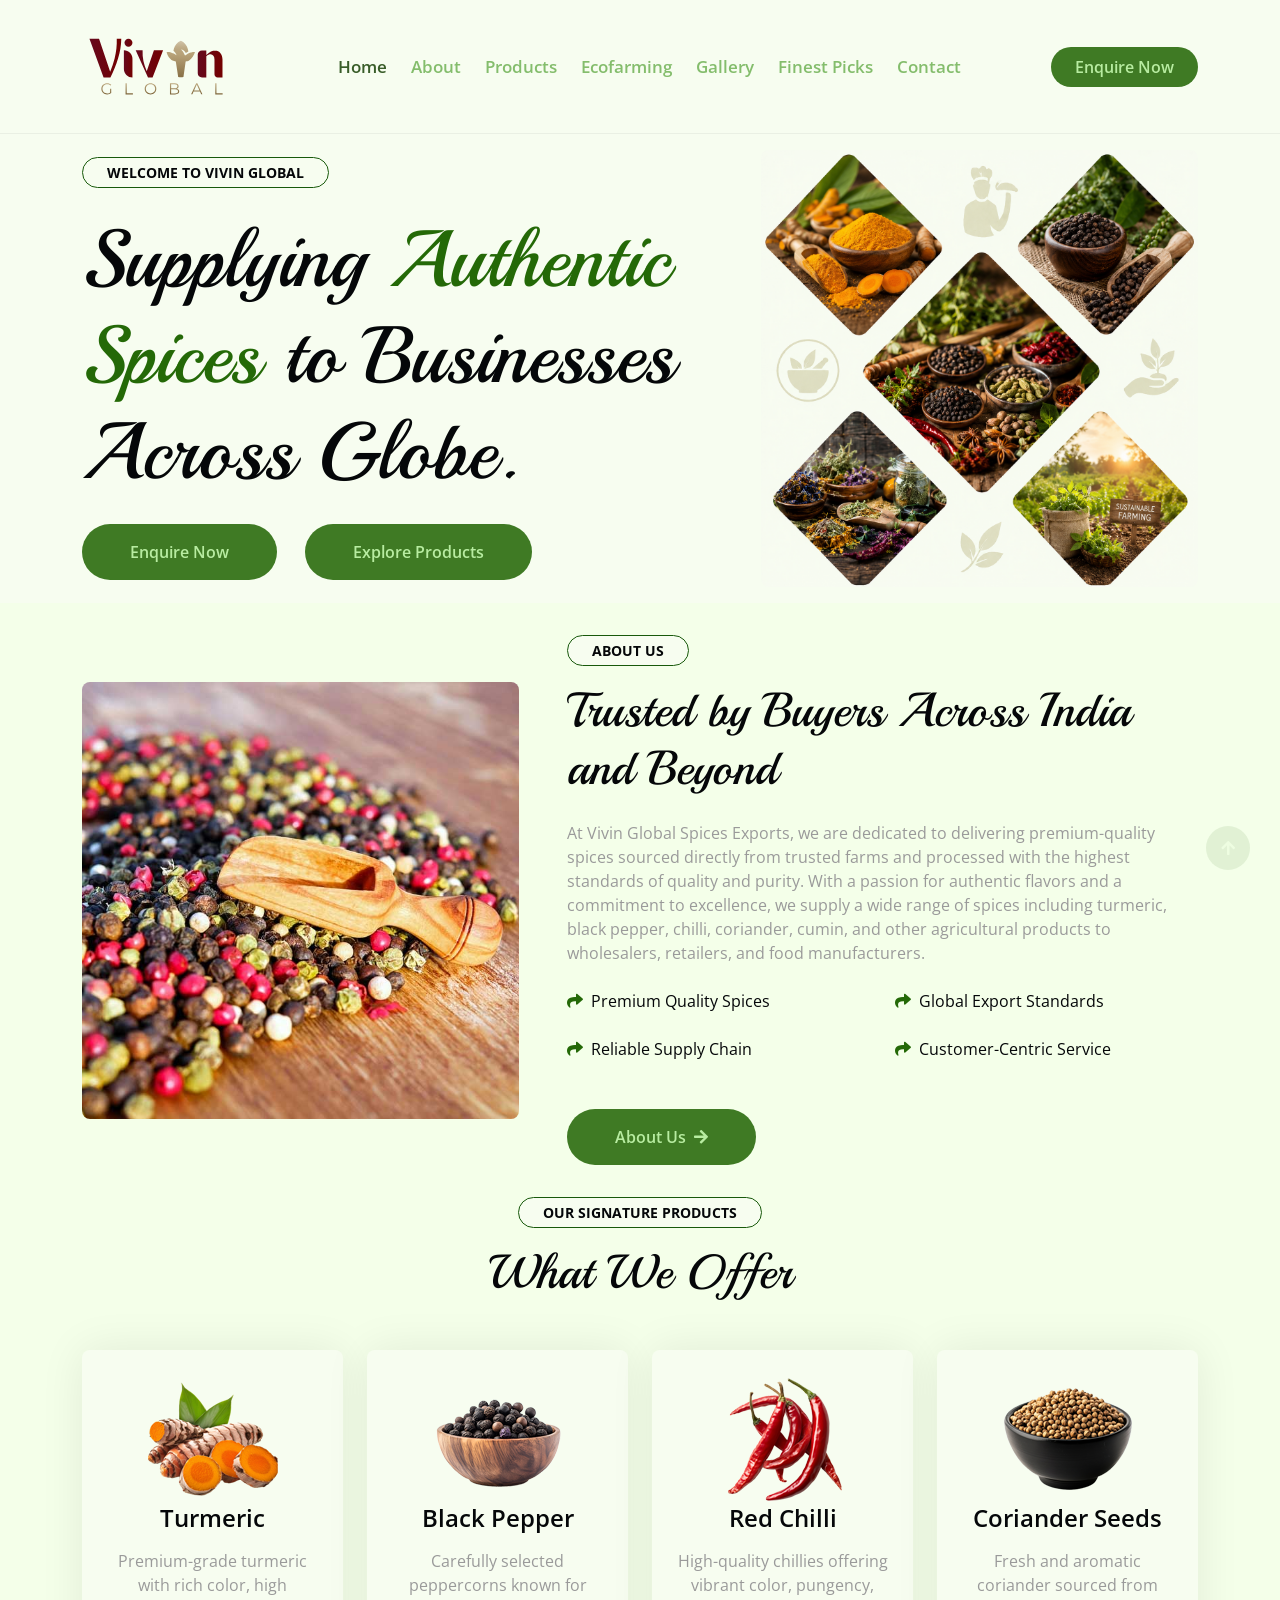
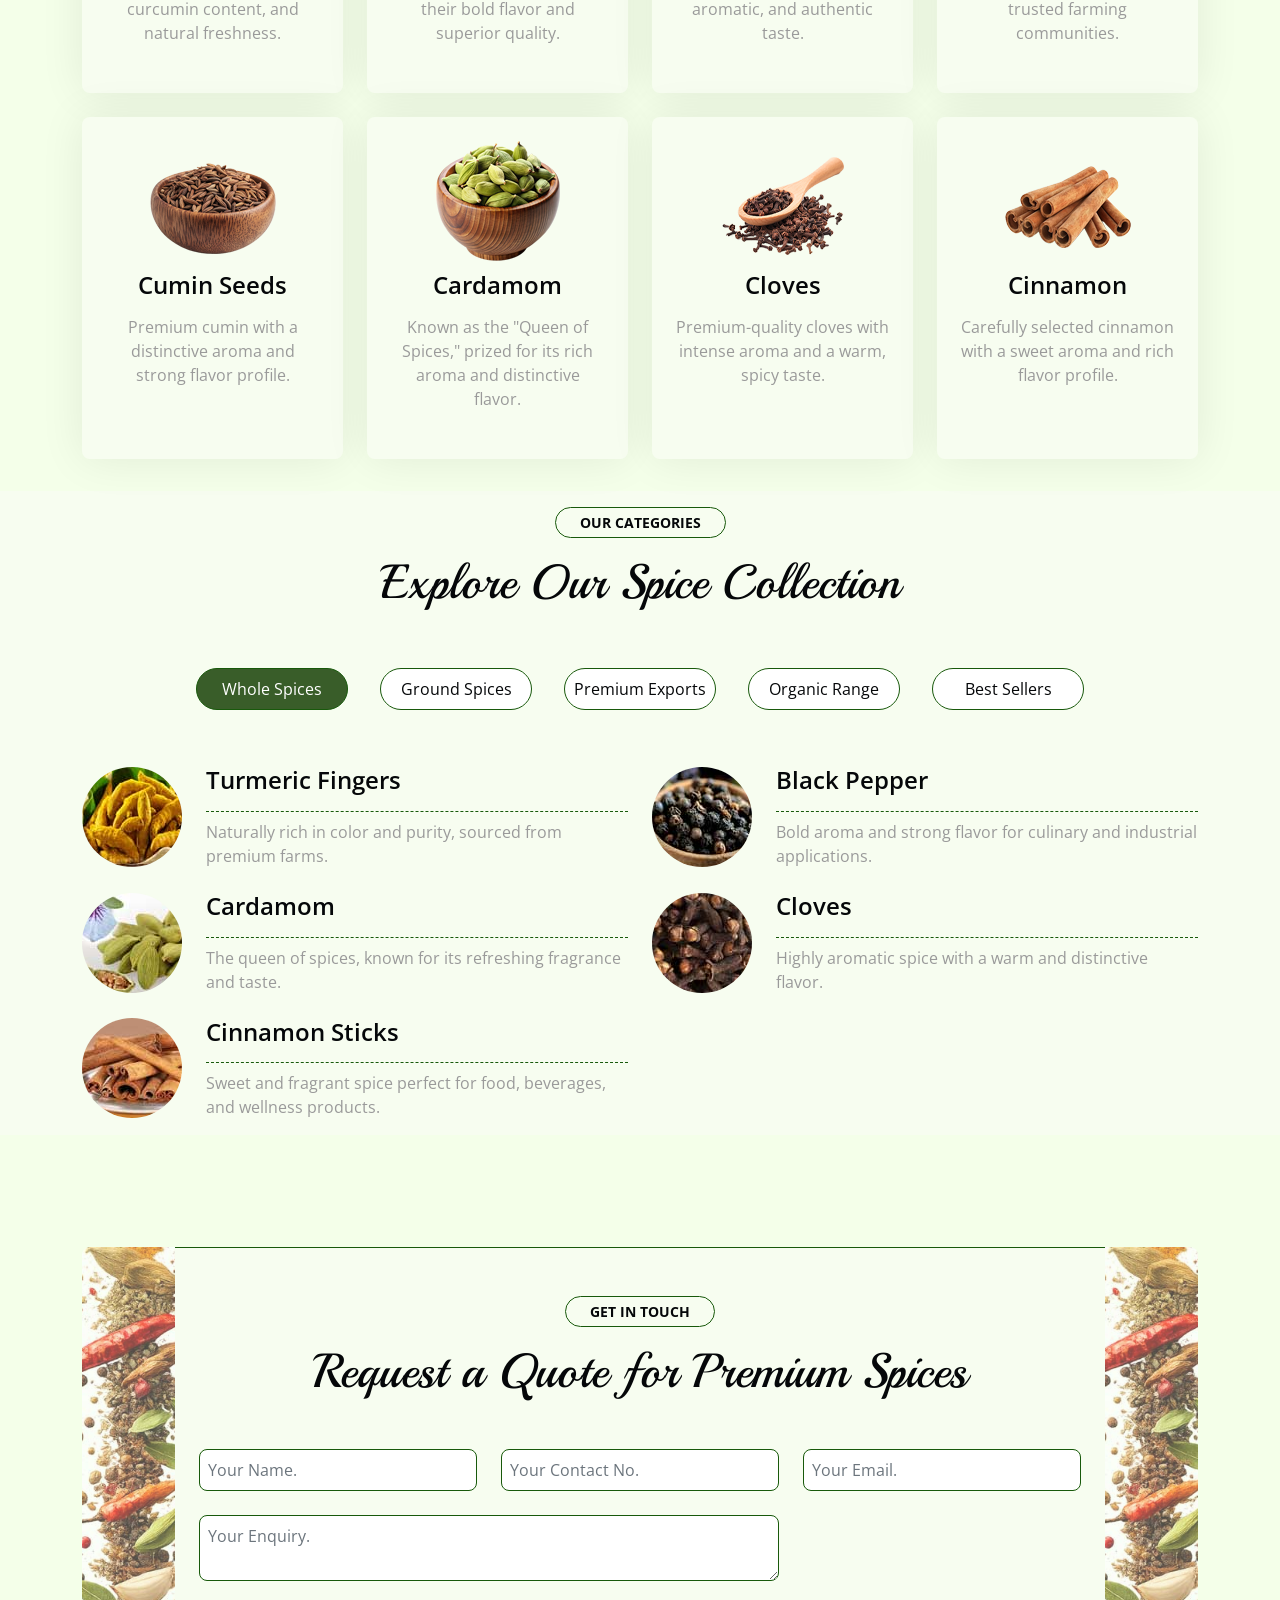
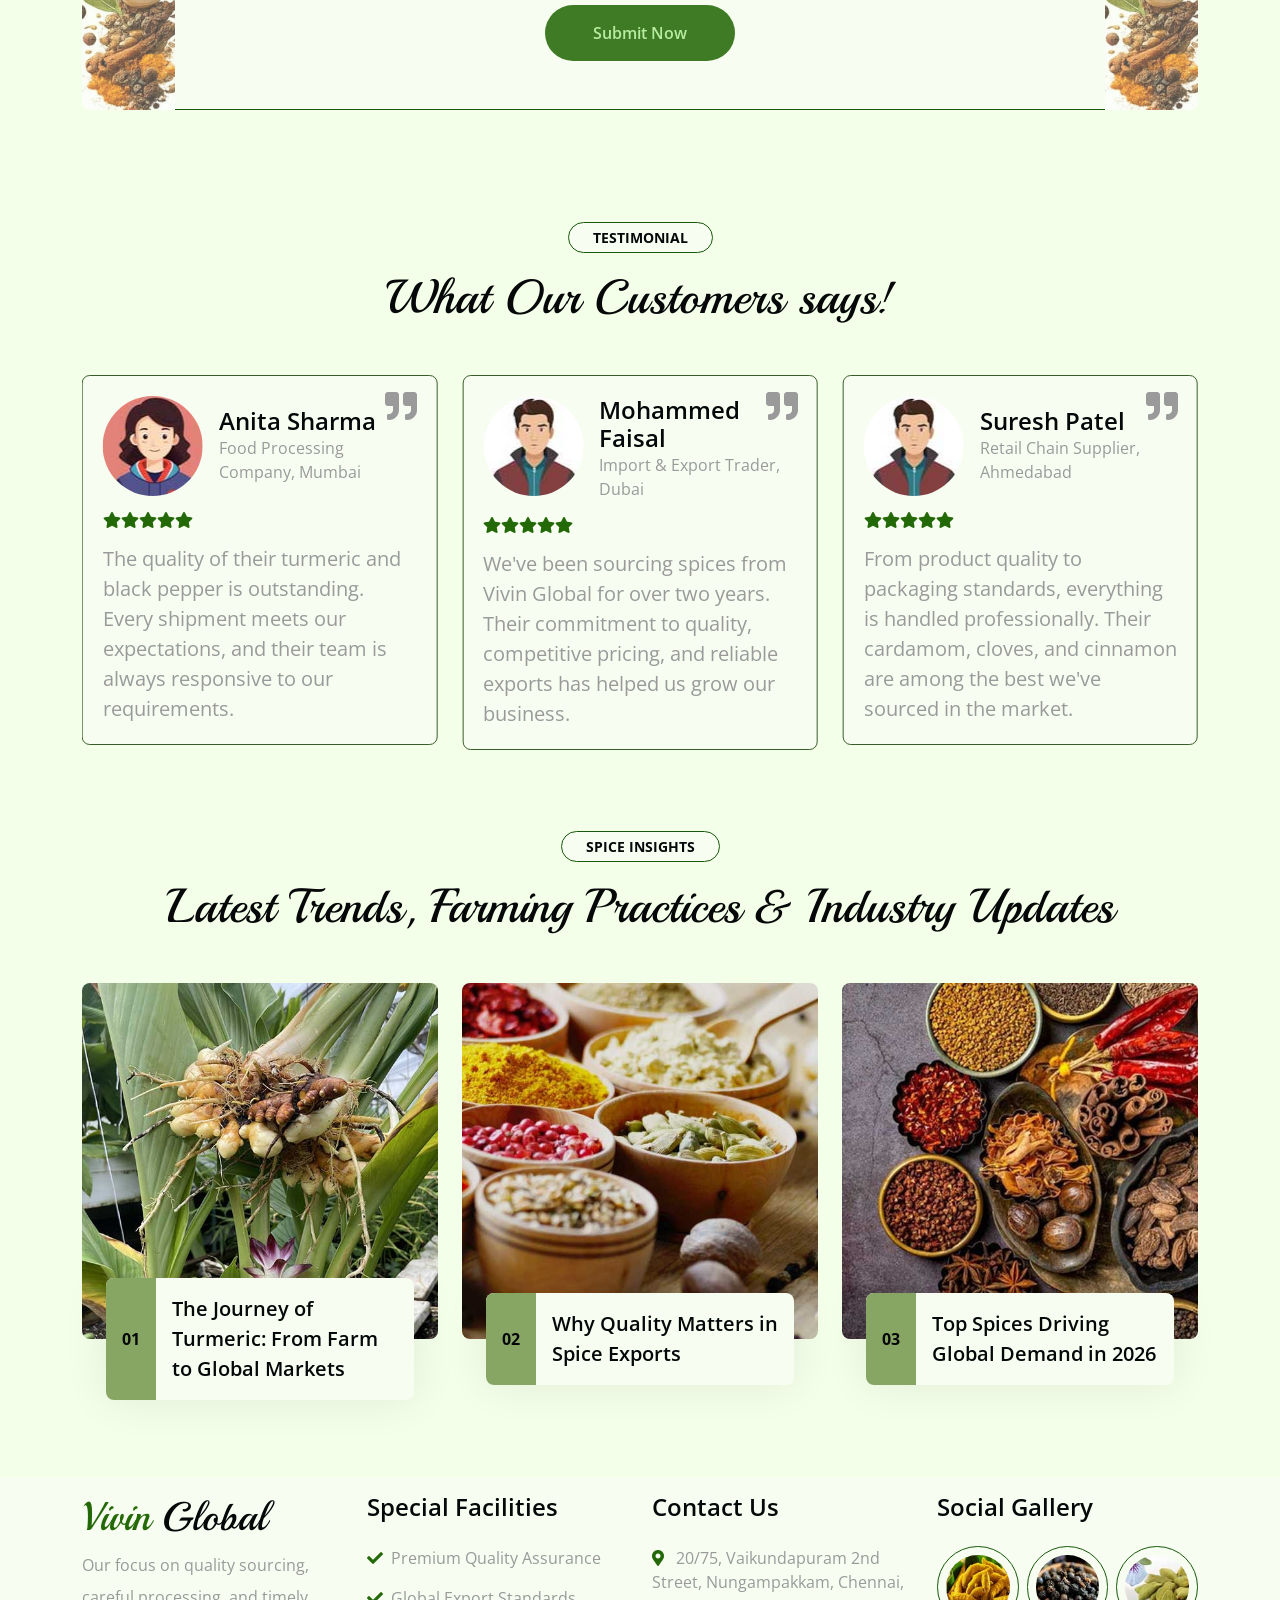
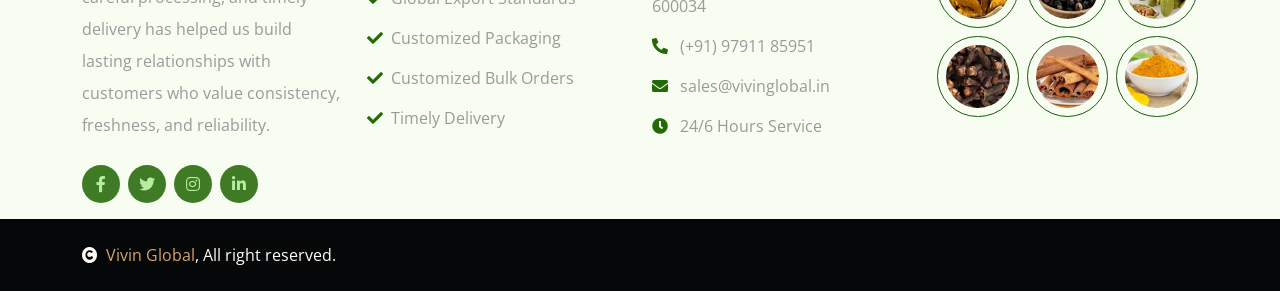
==== commit babe72ef: "Updated Address" ====
--- a/index.html
+++ b/index.html
@@ -45,7 +45,7 @@
                 <nav class="navbar navbar-light navbar-expand-lg py-4">
                     <a href="index.html" class="navbar-brand">
                         <!-- <h1 class="text-primary fw-bold mb-0">Vivin <span class="text-grey">Global</span> </h1> -->
-                         <img alt="Vivin Global" src="img/logo.png" />
+                         <img class="logo" alt="Vivin Global" src="img/Vivin_Global_Logo.svg" />
                     </a>
                     <button class="navbar-toggler py-2 px-3" type="button" data-bs-toggle="collapse" data-bs-target="#navbarCollapse">
                         <span class="fa fa-bars text-primary"></span>
@@ -804,8 +804,7 @@
                         <div class="footer-item">
                             <h4 class="mb-4">Contact Us</h4>
                             <div class="d-flex flex-column align-items-start">
-                                <p><i class="fa fa-map-marker-alt text-primary me-2"></i> 24/30,
-First Floor, Grama Street, K H Road, Nungampakkam, Chennai, 600034</p>
+                                <p><i class="fa fa-map-marker-alt text-primary me-2"></i> 20/75, Vaikundapuram 2nd Street, Nungampakkam, Chennai, 600034</p>
                                 <p><i class="fa fa-phone-alt text-primary me-2"></i> (+91) 97911 85951</p>
                                 <p><i class="fas fa-envelope text-primary me-2"></i> sales@vivinglobal.in</p>
                                 <p><i class="fa fa-clock text-primary me-2"></i> 24/6 Hours Service</p>
--- a/css/style.css
+++ b/css/style.css
@@ -1,536 +1,545 @@
-/* overide bootstrap styles */
-body{
-    background: #f4ffe9;
-}
-:root {
-    --bs-blue:  #0d6efd;
-    --bs-indigo:  #6610f2;
-    --bs-purple:  #6f42c1;
-    --bs-pink:  #d63384;
-    --bs-red:  #dc3545;
-    --bs-orange:  #fd7e14;
-    --bs-yellow:  #ffc107;
-    --bs-green:  #198754;
-    --bs-teal:  #20c997;
-    --bs-cyan:  #0dcaf0;
-    --bs-white:  #fff;
-    --bs-gray:  #6c757d;
-    --bs-gray-dark:  #343a40;
-    --bs-primary:  #395d29;
-    --bs-secondary:  #9A9A9A;
-    --bs-success:  #198754;
-    --bs-info:  #0dcaf0;
-    --bs-warning:  #ffc107;
-    --bs-danger:  #dc3545;
-    --bs-light:  #f7fdf0;
-    --bs-dark:  #050709;
-}
-.bg-light {
-    background-color: #f7fdf0 !important;
-}
-.bg-primary {
-    background-color: #87a664 !important;
-}
-.btn-primary {
-    color: #b8eca1;
-    background-color: #3f7a24;
-    border-color: #32631c;
-}
-.text-primary {
-    color: #246907 !important;
-}
-
-.text-grey {
-    color: #55575c !important
-}
-.border-primary {
-    border-color: #18590b !important;
-}
-
-/*** Spinner Start ***/
-#spinner {
-    opacity: 0;
-    visibility: hidden;
-    transition: opacity .8s ease-out, visibility 0s linear .5s;
-    z-index: 99999;
- }
-
- #spinner.show {
-     transition: opacity .8s ease-out, visibility 0s linear .0s;
-     visibility: visible;
-     opacity: 1;
- }
-/*** Spinner End ***/
-
-
-.back-to-top {
-    position: fixed;
-    right: 30px;
-    bottom: 30px;
-    z-index: 99;
-}
-
-h1, h2, h3, .h1, .h2, .h3 {
-    font-weight: 400 !important;
-    font-family: 'Playball', cursive !important;
-}
-
-h4, h5, h6, .h4, .h5, .h6 {
-    font-weight: 600 !important;
-    font-family: 'Open Sans', sans-serif !important;
-}
-
-.my-6 {
-    margin-top: 6rem;
-    margin-bottom: 6rem;
-}
-
-.py-6 {
-    padding-top: 6rem;
-    padding-bottom: 6rem;
-}
-
-.wow,
-.animated {
-    animation-duration: 2s !important;
-}
-
-
-/*** Button Start ***/
-.btn.btn-primary {
-    border: 0;
-}
-
-.btn.btn-primary:hover {
-    color: #b8eca1;
-    background-color: #265112;
-    border-color: #32631c;
-}
-
-.btn {
-    font-weight: 600;
-    transition: .5s;
-}
-
-.btn-square {
-    width: 32px;
-    height: 32px;
-}
-
-.btn-sm-square {
-    width: 38px;
-    height: 38px;
-}
-
-.btn-md-square {
-    width: 44px;
-    height: 44px;
-}
-
-.btn-lg-square {
-    width: 56px;
-    height: 56px;
-}
-
-.btn-square,
-.btn-sm-square,
-.btn-md-square,
-.btn-lg-square {
-    padding: 0;
-    display: flex;
-    align-items: center;
-    justify-content: center;
-    font-weight: normal;
-}
-/*** Button End ***/
-
-
-/*** Navbar Start ***/
-.nav-pills .nav-link.active, .nav-pills .show>.nav-link {
-    color: #198754;
-    background: none;
-    border-bottom: 2px solid #4c8b52;
-    border-right: 1px solid #4c8b52;
-    border-radius: 0;
-    box-shadow: 0 4px 10px rgba(76, 139, 82, 0.25);
-}
-
-.nav-link{
-    color: #198754;
-}
-
-.nav-bar {
-    background: var(--bs-light);
-    border-bottom: 1px solid rgba(0, 0, 0, .05);
-}
-
-.navbar .navbar-nav .nav-link {
-    color: #84bd6c;
-    padding: 10px 12px;
-    font-weight: 600;
-    font-size: 17px;
-    transition: .5s;
-}
-
-.navbar .navbar-nav .nav-link:hover,
-.navbar .navbar-nav .nav-link.active {
-    color: var(--bs-primary);
-}
-
-.navbar .dropdown-toggle::after {
-    border: none;
-    content: "\f107";
-    font-family: "Font Awesome 5 Free";
-    font-weight: 700;
-    vertical-align: middle;
-    margin-left: 8px;
-}
-
-@media (min-width: 1200px) {
-    .navbar .nav-item .dropdown-menu {
-        display: block;
-        visibility: hidden;
-        top: 100%;
-        transform: rotateX(-75deg);
-        transform-origin: 0% 0%;
-        transition: .5s;
-        opacity: 0;
-    }
-    
-    .navbar .nav-item:hover .dropdown-menu {
-        transform: rotateX(0deg);
-        visibility: visible;
-        opacity: 1;
-    }
-}
-
-.dropdown .dropdown-menu a:hover {
-    background: var(--bs-primary);
-    color: var(--bs-white);
-}
-
-#searchModal .modal-content {
-    background-color: rgba(255, 255, 255, .95);
-}
-/*** Navbar End ***/
-
-
-/*** Events Start ***/
-.event .tab-class .nav-item a.active {
-    background: var(--bs-primary) !important;
-}
-
-.event .event-img .event-overlay {
-    position: absolute;
-    width: 100%;
-    height: 100%;
-    top: 0;
-    left: 0;
-    background: rgba(212, 167, 98, 0.7);
-    border-radius: 8px;
-    transition: 0.5s;
-    opacity: 0;
-    z-index: 1;
-}
-
-.event .event-img:hover .event-overlay {
-    opacity: 1;
-}
-/*** Events End ***/
-
-
-/*** service start ***/
-.service .service-item {
-    position: relative;
-    height: 100%;
-    border-radius: 8px;
-    box-shadow: 0 0 45px rgba(0, 0, 0, .08);
-}
-
-.service-content::after {
-    position: absolute;
-    content: "";
-    width: 100%;
-    height: 0;
-    top: 0;
-    left: 0;
-    bottom: auto;
-    background: #c9f0b7;
-    border-radius: 8px;
-    transition: 1s;
-}
-
-.service-item:hover .service-content::after {
-    height: 100%;
-    opacity: 1;
-}
-
-.service-item .service-content-icon {
-    position: relative;
-    z-index: 2;
-}
-
-.service-item .service-content-icon i,
-.service-item .service-content-icon p {
-    transition: 1s;
-}
-
-.service-item:hover .service-content-icon i {
-    color: var(--bs-dark) !important;
-}
-
-.service-item:hover .service-content-icon p {
-    color: #000;
-}
-
-.service-item:hover .service-content-icon a.btn-primary {
-    background: var(--bs-white);
-    color: var(--bs-dark);
-}
-
-.service-item .service-content-icon a.btn-primary {
-    transition: 1s !important;
-}
-/*** Services End ***/
-
-
-/*** Menu Start ***/
-.menu .nav-item a.active {
-    background: var(--bs-primary) !important;
-}
-
-.menu .menu-item .border-bottom {
-    border-bottom-style: dashed !important;
-}
-/*** Menu End ***/
-
-
-/*** Youtube Video start ***/
-.video {
-    position: relative;
-    height: 100%;
-    min-height: 400px;
-    background: linear-gradient(rgba(254, 218, 154, 0.1), rgba(254, 218, 154, 0.1)), url(../img/fact.jpg);
-    background-position: center center;
-    background-repeat: no-repeat;
-    background-size: cover;
-    border-radius: 8px;
-}
-
-.video .btn-play {
-    position: absolute;
-    z-index: 3;
-    top: 50%;
-    left: 50%;
-    transform: translateX(-50%) translateY(-50%);
-    box-sizing: content-box;
-    display: block;
-    width: 32px;
-    height: 44px;
-    border-radius: 50%;
-    border: none;
-    outline: none;
-    padding: 18px 20px 18px 28px;
-}
-
-.video .btn-play:before {
-    content: "";
-    position: absolute;
-    z-index: 0;
-    left: 50%;
-    top: 50%;
-    transform: translateX(-50%) translateY(-50%);
-    display: block;
-    width: 100px;
-    height: 100px;
-    background: var(--bs-primary);
-    border-radius: 50%;
-    animation: pulse-border 1500ms ease-out infinite;
-}
-
-.video .btn-play:after {
-    content: "";
-    position: absolute;
-    z-index: 1;
-    left: 50%;
-    top: 50%;
-    transform: translateX(-50%) translateY(-50%);
-    display: block;
-    width: 100px;
-    height: 100px;
-    background: var(--bs-white);
-    border-radius: 50%;
-    transition: all 200ms;
-}
-
-.video .btn-play img {
-    position: relative;
-    z-index: 3;
-    max-width: 100%;
-    width: auto;
-    height: auto;
-}
-
-.video .btn-play span {
-    display: block;
-    position: relative;
-    z-index: 3;
-    width: 0;
-    height: 0;
-    border-left: 32px solid var(--bs-dark);
-    border-top: 22px solid transparent;
-    border-bottom: 22px solid transparent;
-}
-
-@keyframes pulse-border {
-    0% {
-        transform: translateX(-50%) translateY(-50%) translateZ(0) scale(1);
-        opacity: 1;
-    }
-
-    100% {
-        transform: translateX(-50%) translateY(-50%) translateZ(0) scale(1.5);
-        opacity: 0;
-    }
-}
-
-#videoModal {
-    z-index: 99999;
-}
-
-#videoModal .modal-dialog {
-    position: relative;
-    max-width: 800px;
-    margin: 60px auto 0 auto;
-}
-
-#videoModal .modal-body {
-    position: relative;
-    padding: 0px;
-}
-
-#videoModal .close {
-    position: absolute;
-    width: 30px;
-    height: 30px;
-    right: 0px;
-    top: -30px;
-    z-index: 999;
-    font-size: 30px;
-    font-weight: normal;
-    color: #FFFFFF;
-    background: #000000;
-    opacity: 1;
-}
-/*** Youtube Video End ***/
-
-
-/*** Blog Start ***/
-.blog-item {
-    position: relative;
-}
-
-.blog-item img {
-    transition: 0.5s;
-}
-
-.blog-item:hover img {
-    transform: scale(1.3)
-}
-
-.blog-item .blog-content {
-    position: relative;
-    transform: translateY(-50%);
-    box-shadow: 0 0 45px rgba(0, 0, 0, .08);
-}
-
-.blog-item .blog-content a.btn h5 {
-    transition: 0.5s;
-}
-
-.blog-item:hover .blog-content a.btn h5 {
-    color: var(--bs-primary) !important;
-}
-/*** Blog End ***/
-
-
-/*** Team Start ***/
-.team-item {
-    width: 100%;
-    height: 100%;
-    position: relative;
-}
-
-.team-item .team-icon {
-    position: absolute;
-    top: 0;
-    right: 0;
-}
-
-.team-item .team-icon .share-link {
-    opacity: 0;
-    transition: 0.9s;
-}
-
-.team-item:hover .share-link {
-    opacity: 1;
-}
-
-.team-item .team-content {
-    transition: 0.9s;
-}
-
-.team-item:hover .team-content {
-    background: var(--bs-primary) !important;
-    color: var(--bs-dark) !important;
-}
-
-.team-item .team-content h4,
-.team-item .team-content p {
-    transition: 0.5s;
-}
-
-.team-item:hover .team-content h4 {
-    color: var(--bs-dark) !important;
-}
-
-.team-item:hover .team-content p {
-    color: var(--bs-white);
-}
-/*** Team End ***/
-
-
-/*** testimonial Start ***/
-.testimonial-item {
-    border: 1px solid var(--bs-primary);
-    padding: 20px 20px;
-}
-
-.testimonial-carousel .owl-item img {
-    width: 100px;
-    height: 100px;
-}
-
-.testimonial-carousel.owl-rtl .testimonial-item {
-    direction: ltr !important;
-}
-/*** testimonial End ***/
-
-
-/*** Contact start ***/
-.contact-form {
-    box-shadow: 0 0 45px rgba(0, 0, 0, .08);
-}
-
-/*** Contact End ***/
-
-
-/*** Footer Start ***/
-.footer .footer-item a.text-body:hover {
-    color: var(--bs-primary) !important;
-}
-/*** Footer End ***/
-
-
-
-
+/* overide bootstrap styles */
+body{
+    background: #f4ffe9;
+}
+:root {
+    --bs-blue:  #0d6efd;
+    --bs-indigo:  #6610f2;
+    --bs-purple:  #6f42c1;
+    --bs-pink:  #d63384;
+    --bs-red:  #dc3545;
+    --bs-orange:  #fd7e14;
+    --bs-yellow:  #ffc107;
+    --bs-green:  #198754;
+    --bs-teal:  #20c997;
+    --bs-cyan:  #0dcaf0;
+    --bs-white:  #fff;
+    --bs-gray:  #6c757d;
+    --bs-gray-dark:  #343a40;
+    --bs-primary:  #395d29;
+    --bs-secondary:  #9A9A9A;
+    --bs-success:  #198754;
+    --bs-info:  #0dcaf0;
+    --bs-warning:  #ffc107;
+    --bs-danger:  #dc3545;
+    --bs-light:  #f7fdf0;
+    --bs-dark:  #050709;
+}
+.bg-light {
+    background-color: #f7fdf0 !important;
+}
+.bg-primary {
+    background-color: #87a664 !important;
+}
+.btn-primary {
+    color: #b8eca1;
+    background-color: #3f7a24;
+    border-color: #32631c;
+}
+.text-primary {
+    color: #246907 !important;
+}
+
+.text-grey {
+    color: #55575c !important
+}
+.border-primary {
+    border-color: #18590b !important;
+}
+
+/*** Spinner Start ***/
+#spinner {
+    opacity: 0;
+    visibility: hidden;
+    transition: opacity .8s ease-out, visibility 0s linear .5s;
+    z-index: 99999;
+ }
+
+ #spinner.show {
+     transition: opacity .8s ease-out, visibility 0s linear .0s;
+     visibility: visible;
+     opacity: 1;
+ }
+/*** Spinner End ***/
+
+
+.back-to-top {
+    position: fixed;
+    right: 30px;
+    bottom: 30px;
+    z-index: 99;
+}
+
+h1, h2, h3, .h1, .h2, .h3 {
+    font-weight: 400 !important;
+    font-family: 'Playball', cursive !important;
+}
+
+h4, h5, h6, .h4, .h5, .h6 {
+    font-weight: 600 !important;
+    font-family: 'Open Sans', sans-serif !important;
+}
+
+.my-6 {
+    margin-top: 6rem;
+    margin-bottom: 6rem;
+}
+
+.py-6 {
+    padding-top: 6rem;
+    padding-bottom: 6rem;
+}
+
+.wow,
+.animated {
+    animation-duration: 2s !important;
+}
+
+
+/*** Button Start ***/
+.btn.btn-primary {
+    border: 0;
+}
+
+.btn.btn-primary:hover {
+    color: #b8eca1;
+    background-color: #265112;
+    border-color: #32631c;
+}
+
+.btn {
+    font-weight: 600;
+    transition: .5s;
+}
+
+.btn-square {
+    width: 32px;
+    height: 32px;
+}
+
+.btn-sm-square {
+    width: 38px;
+    height: 38px;
+}
+
+.btn-md-square {
+    width: 44px;
+    height: 44px;
+}
+
+.btn-lg-square {
+    width: 56px;
+    height: 56px;
+}
+
+.btn-square,
+.btn-sm-square,
+.btn-md-square,
+.btn-lg-square {
+    padding: 0;
+    display: flex;
+    align-items: center;
+    justify-content: center;
+    font-weight: normal;
+}
+/*** Button End ***/
+
+
+/*** Navbar Start ***/
+.nav-pills .nav-link.active, .nav-pills .show>.nav-link {
+    color: #198754;
+    background: none;
+    border-bottom: 2px solid #4c8b52;
+    border-right: 1px solid #4c8b52;
+    border-radius: 0;
+    box-shadow: 0 4px 10px rgba(76, 139, 82, 0.25);
+}
+
+.nav-link:hover, .nav-link:focus {
+    color: #085516;
+}
+
+.nav-link{
+    color: #198754;
+}
+
+.nav-bar {
+    background: var(--bs-light);
+    border-bottom: 1px solid rgba(0, 0, 0, .05);
+}
+.navbar-brand .logo {
+    width: 150px;
+}
+.navbar .navbar-nav .nav-link {
+    color: #84bd6c;
+    padding: 10px 12px;
+    font-weight: 600;
+    font-size: 17px;
+    transition: .5s;
+}
+
+.navbar .navbar-nav .nav-link:hover,
+.navbar .navbar-nav .nav-link.active {
+    color: var(--bs-primary);
+}
+
+.navbar .dropdown-toggle::after {
+    border: none;
+    content: "\f107";
+    font-family: "Font Awesome 5 Free";
+    font-weight: 700;
+    vertical-align: middle;
+    margin-left: 8px;
+}
+
+@media (min-width: 1200px) {
+    .navbar .nav-item .dropdown-menu {
+        display: block;
+        visibility: hidden;
+        top: 100%;
+        transform: rotateX(-75deg);
+        transform-origin: 0% 0%;
+        transition: .5s;
+        opacity: 0;
+    }
+    
+    .navbar .nav-item:hover .dropdown-menu {
+        transform: rotateX(0deg);
+        visibility: visible;
+        opacity: 1;
+    }
+}
+
+.dropdown .dropdown-menu a:hover {
+    background: var(--bs-primary);
+    color: var(--bs-white);
+}
+
+#searchModal .modal-content {
+    background-color: rgba(255, 255, 255, .95);
+}
+/*** Navbar End ***/
+
+
+/*** Events Start ***/
+.event .tab-class .nav-item a.active {
+    background: var(--bs-primary) !important;
+}
+
+.event .event-img .event-overlay {
+    position: absolute;
+    width: 100%;
+    height: 100%;
+    top: 0;
+    left: 0;
+    background: rgba(177, 251, 155, 0.7);
+    border-radius: 8px;
+    transition: 0.5s;
+    opacity: 0;
+    z-index: 1;
+}
+
+.event .event-img:hover .event-overlay {
+    opacity: 1;
+}
+/*** Events End ***/
+
+
+/*** service start ***/
+.service .service-item {
+    position: relative;
+    height: 100%;
+    border-radius: 8px;
+    box-shadow: 0 0 45px rgba(0, 0, 0, .08);
+}
+
+.service-content::after {
+    position: absolute;
+    content: "";
+    width: 100%;
+    height: 0;
+    top: 0;
+    left: 0;
+    bottom: auto;
+    background: #c9f0b7;
+    border-radius: 8px;
+    transition: 1s;
+}
+
+.service-item:hover .service-content::after {
+    height: 100%;
+    opacity: 1;
+}
+
+.service-item .service-content-icon {
+    position: relative;
+    z-index: 2;
+}
+
+.service-item .service-content-icon i,
+.service-item .service-content-icon p {
+    transition: 1s;
+}
+
+.service-item:hover .service-content-icon i {
+    color: var(--bs-dark) !important;
+}
+
+.service-item:hover .service-content-icon p {
+    color: #000;
+}
+
+.service-item:hover .service-content-icon a.btn-primary {
+    background: var(--bs-white);
+    color: var(--bs-dark);
+}
+
+.service-item .service-content-icon a.btn-primary {
+    transition: 1s !important;
+}
+/*** Services End ***/
+
+
+/*** Menu Start ***/
+.menu .nav-item a.active {
+    background: var(--bs-primary) !important;
+}
+.menu .nav-item a.active span.text-dark {
+    color: #fff !important;
+}
+
+.menu .menu-item .border-bottom {
+    border-bottom-style: dashed !important;
+}
+/*** Menu End ***/
+
+
+/*** Youtube Video start ***/
+.video {
+    position: relative;
+    height: 100%;
+    min-height: 400px;
+    background: linear-gradient(rgba(254, 218, 154, 0.1), rgba(254, 218, 154, 0.1)), url(../img/fact.jpg);
+    background-position: center center;
+    background-repeat: no-repeat;
+    background-size: cover;
+    border-radius: 8px;
+}
+
+.video .btn-play {
+    position: absolute;
+    z-index: 3;
+    top: 50%;
+    left: 50%;
+    transform: translateX(-50%) translateY(-50%);
+    box-sizing: content-box;
+    display: block;
+    width: 32px;
+    height: 44px;
+    border-radius: 50%;
+    border: none;
+    outline: none;
+    padding: 18px 20px 18px 28px;
+}
+
+.video .btn-play:before {
+    content: "";
+    position: absolute;
+    z-index: 0;
+    left: 50%;
+    top: 50%;
+    transform: translateX(-50%) translateY(-50%);
+    display: block;
+    width: 100px;
+    height: 100px;
+    background: var(--bs-primary);
+    border-radius: 50%;
+    animation: pulse-border 1500ms ease-out infinite;
+}
+
+.video .btn-play:after {
+    content: "";
+    position: absolute;
+    z-index: 1;
+    left: 50%;
+    top: 50%;
+    transform: translateX(-50%) translateY(-50%);
+    display: block;
+    width: 100px;
+    height: 100px;
+    background: var(--bs-white);
+    border-radius: 50%;
+    transition: all 200ms;
+}
+
+.video .btn-play img {
+    position: relative;
+    z-index: 3;
+    max-width: 100%;
+    width: auto;
+    height: auto;
+}
+
+.video .btn-play span {
+    display: block;
+    position: relative;
+    z-index: 3;
+    width: 0;
+    height: 0;
+    border-left: 32px solid var(--bs-dark);
+    border-top: 22px solid transparent;
+    border-bottom: 22px solid transparent;
+}
+
+@keyframes pulse-border {
+    0% {
+        transform: translateX(-50%) translateY(-50%) translateZ(0) scale(1);
+        opacity: 1;
+    }
+
+    100% {
+        transform: translateX(-50%) translateY(-50%) translateZ(0) scale(1.5);
+        opacity: 0;
+    }
+}
+
+#videoModal {
+    z-index: 99999;
+}
+
+#videoModal .modal-dialog {
+    position: relative;
+    max-width: 800px;
+    margin: 60px auto 0 auto;
+}
+
+#videoModal .modal-body {
+    position: relative;
+    padding: 0px;
+}
+
+#videoModal .close {
+    position: absolute;
+    width: 30px;
+    height: 30px;
+    right: 0px;
+    top: -30px;
+    z-index: 999;
+    font-size: 30px;
+    font-weight: normal;
+    color: #FFFFFF;
+    background: #000000;
+    opacity: 1;
+}
+/*** Youtube Video End ***/
+
+
+/*** Blog Start ***/
+.blog-item {
+    position: relative;
+}
+
+.blog-item img {
+    transition: 0.5s;
+}
+
+.blog-item:hover img {
+    transform: scale(1.3)
+}
+
+.blog-item .blog-content {
+    position: relative;
+    transform: translateY(-50%);
+    box-shadow: 0 0 45px rgba(0, 0, 0, .08);
+}
+
+.blog-item .blog-content a.btn h5 {
+    transition: 0.5s;
+}
+
+.blog-item:hover .blog-content a.btn h5 {
+    color: var(--bs-primary) !important;
+}
+/*** Blog End ***/
+
+
+/*** Team Start ***/
+.team-item {
+    width: 100%;
+    height: 100%;
+    position: relative;
+}
+
+.team-item .team-icon {
+    position: absolute;
+    top: 0;
+    right: 0;
+}
+
+.team-item .team-icon .share-link {
+    opacity: 0;
+    transition: 0.9s;
+}
+
+.team-item:hover .share-link {
+    opacity: 1;
+}
+
+.team-item .team-content {
+    transition: 0.9s;
+}
+
+.team-item:hover .team-content {
+    background: var(--bs-primary) !important;
+    color: var(--bs-dark) !important;
+}
+
+.team-item .team-content h4,
+.team-item .team-content p {
+    transition: 0.5s;
+}
+
+.team-item:hover .team-content h4 {
+    color: var(--bs-dark) !important;
+}
+
+.team-item:hover .team-content p {
+    color: var(--bs-white);
+}
+/*** Team End ***/
+
+
+/*** testimonial Start ***/
+.testimonial-item {
+    border: 1px solid var(--bs-primary);
+    padding: 20px 20px;
+}
+
+.testimonial-carousel .owl-item img {
+    width: 100px;
+    height: 100px;
+}
+
+.testimonial-carousel.owl-rtl .testimonial-item {
+    direction: ltr !important;
+}
+/*** testimonial End ***/
+
+
+/*** Contact start ***/
+.contact-form {
+    box-shadow: 0 0 45px rgba(0, 0, 0, .08);
+}
+
+/*** Contact End ***/
+
+
+/*** Footer Start ***/
+.footer .footer-item a.text-body:hover {
+    color: var(--bs-primary) !important;
+}
+/*** Footer End ***/
+
+
+
+
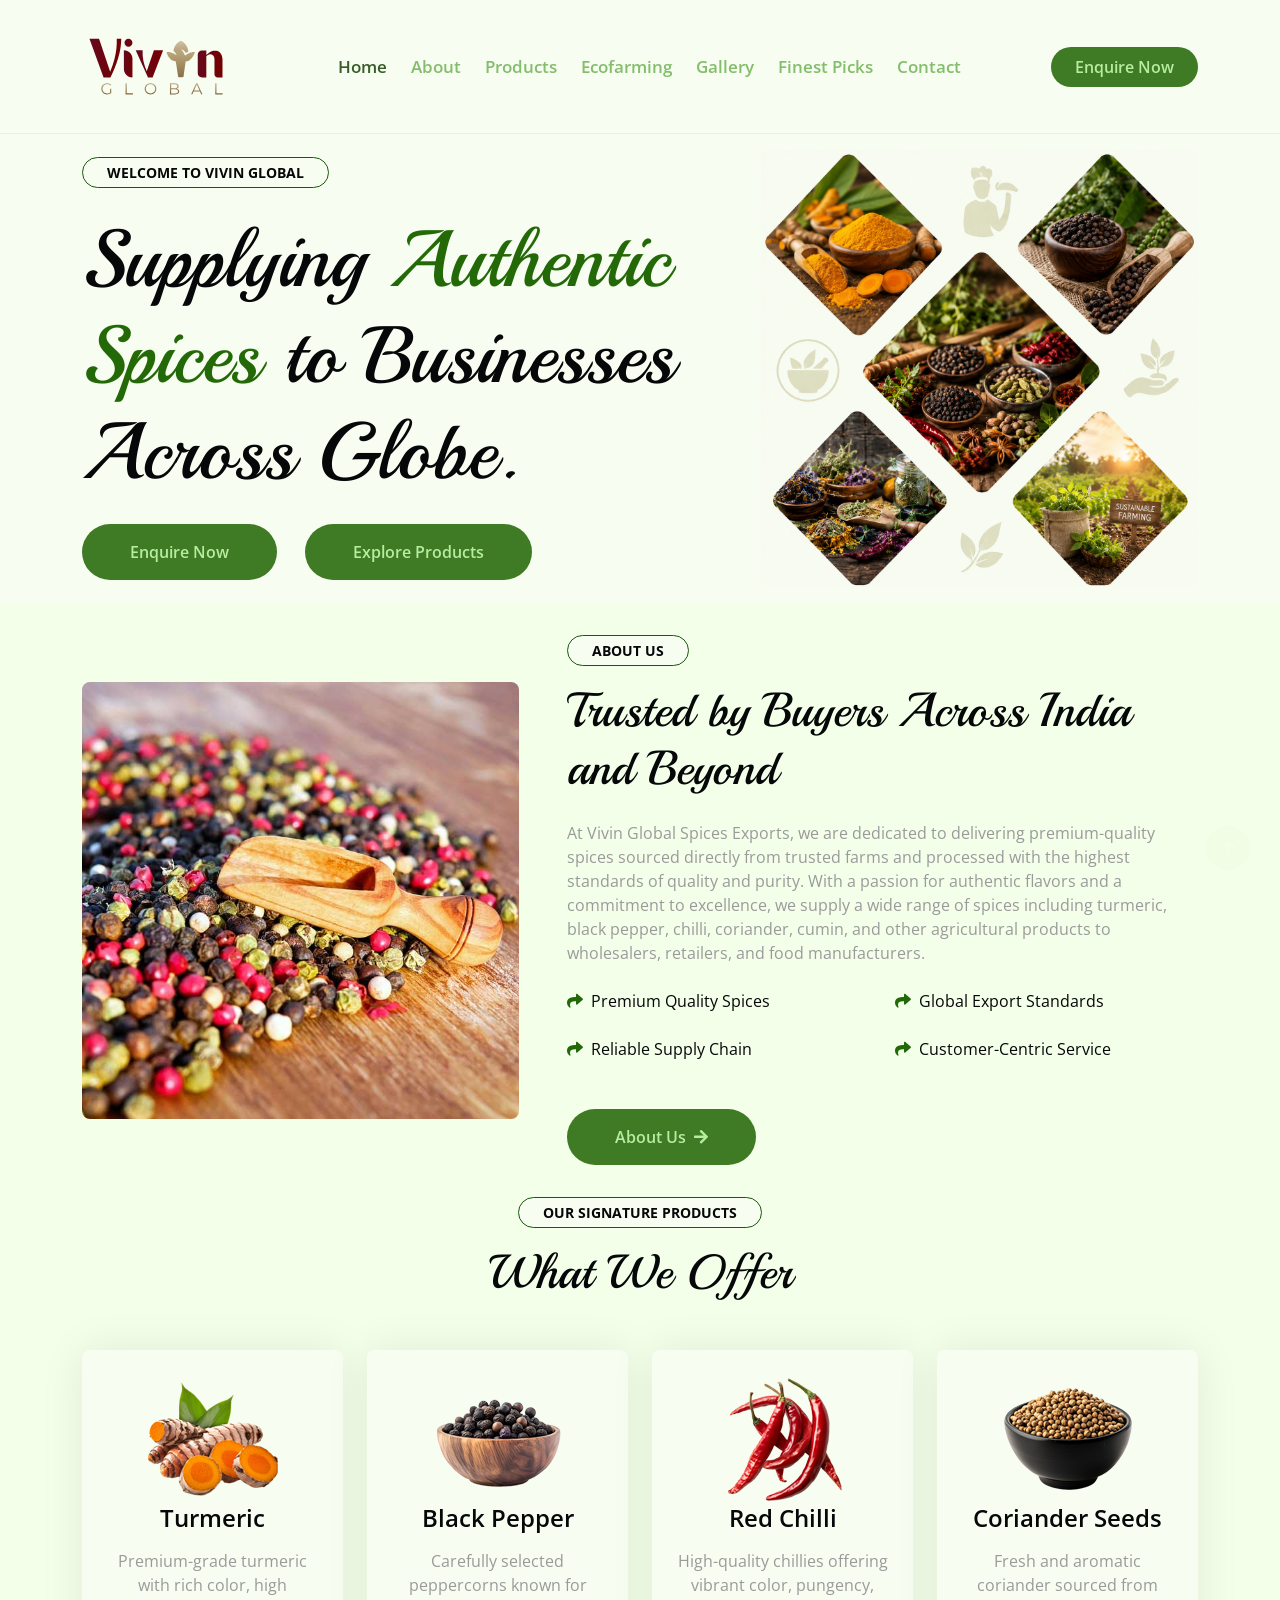
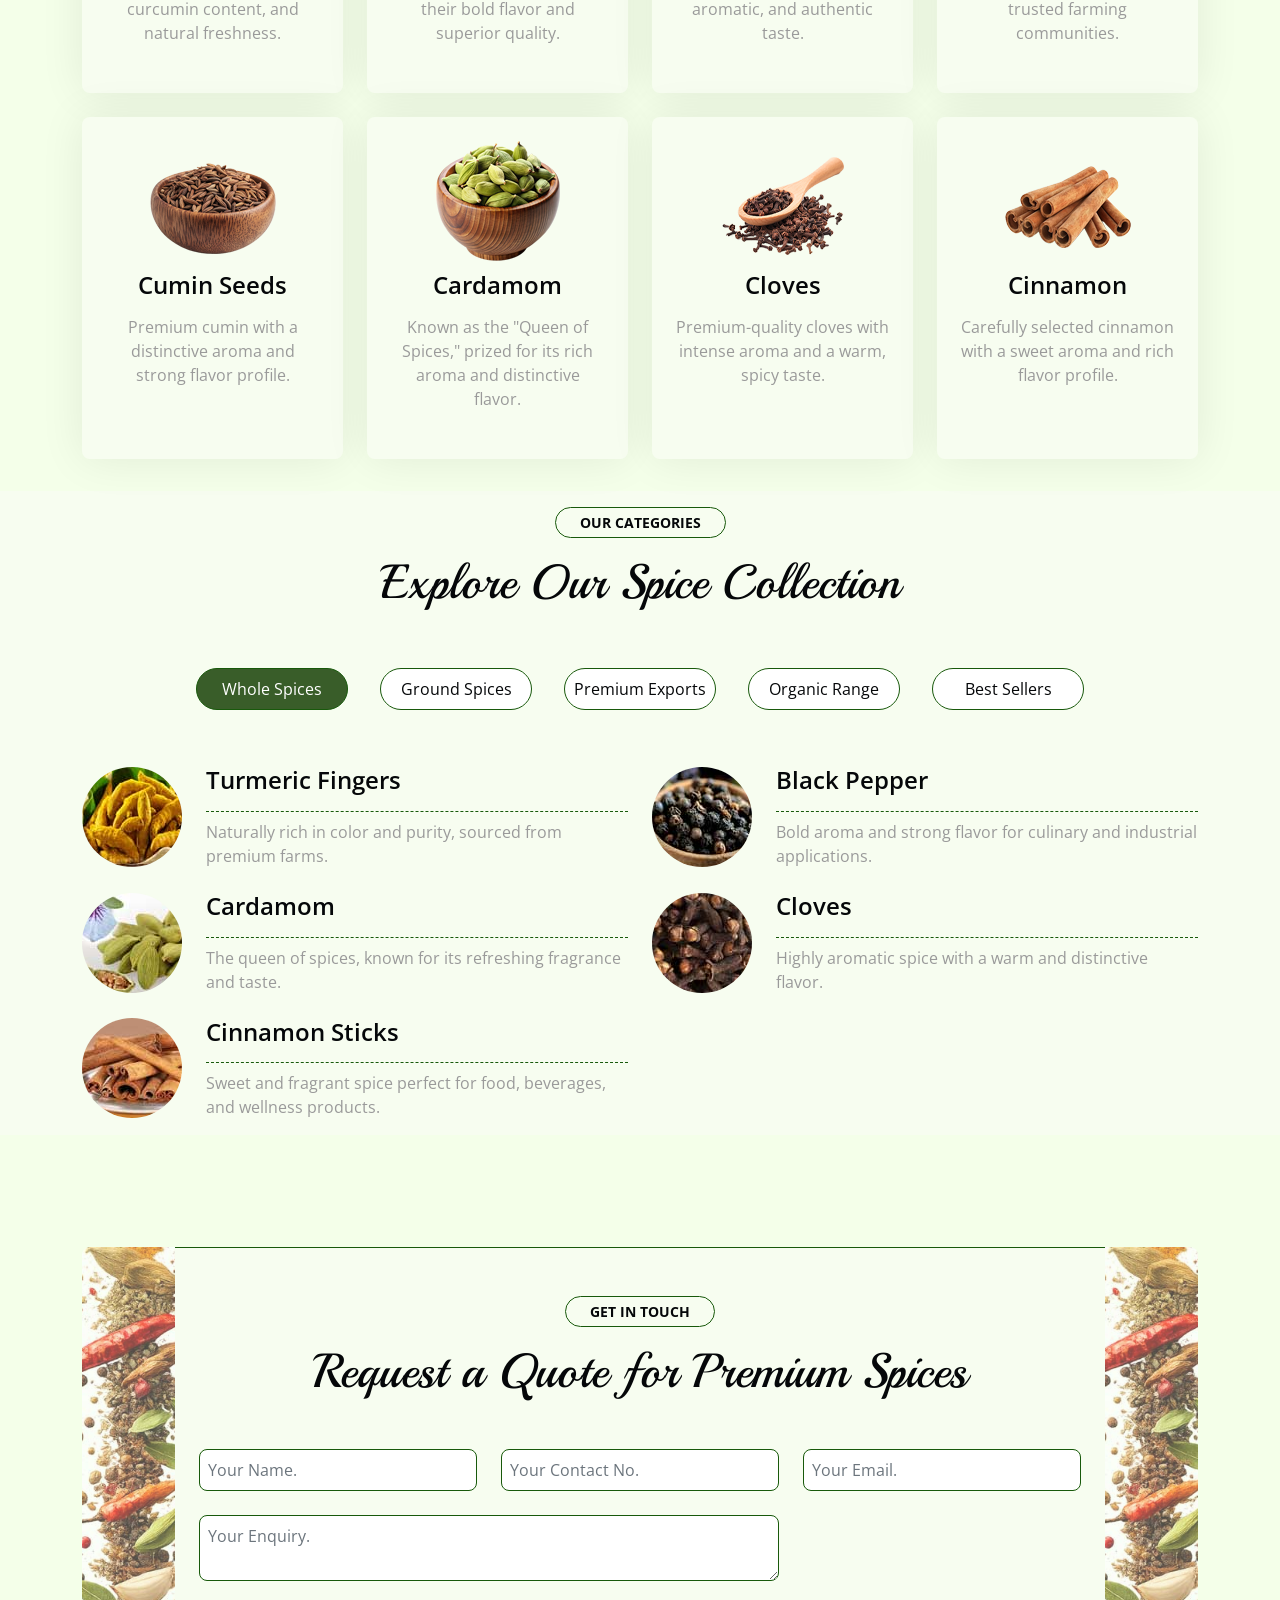
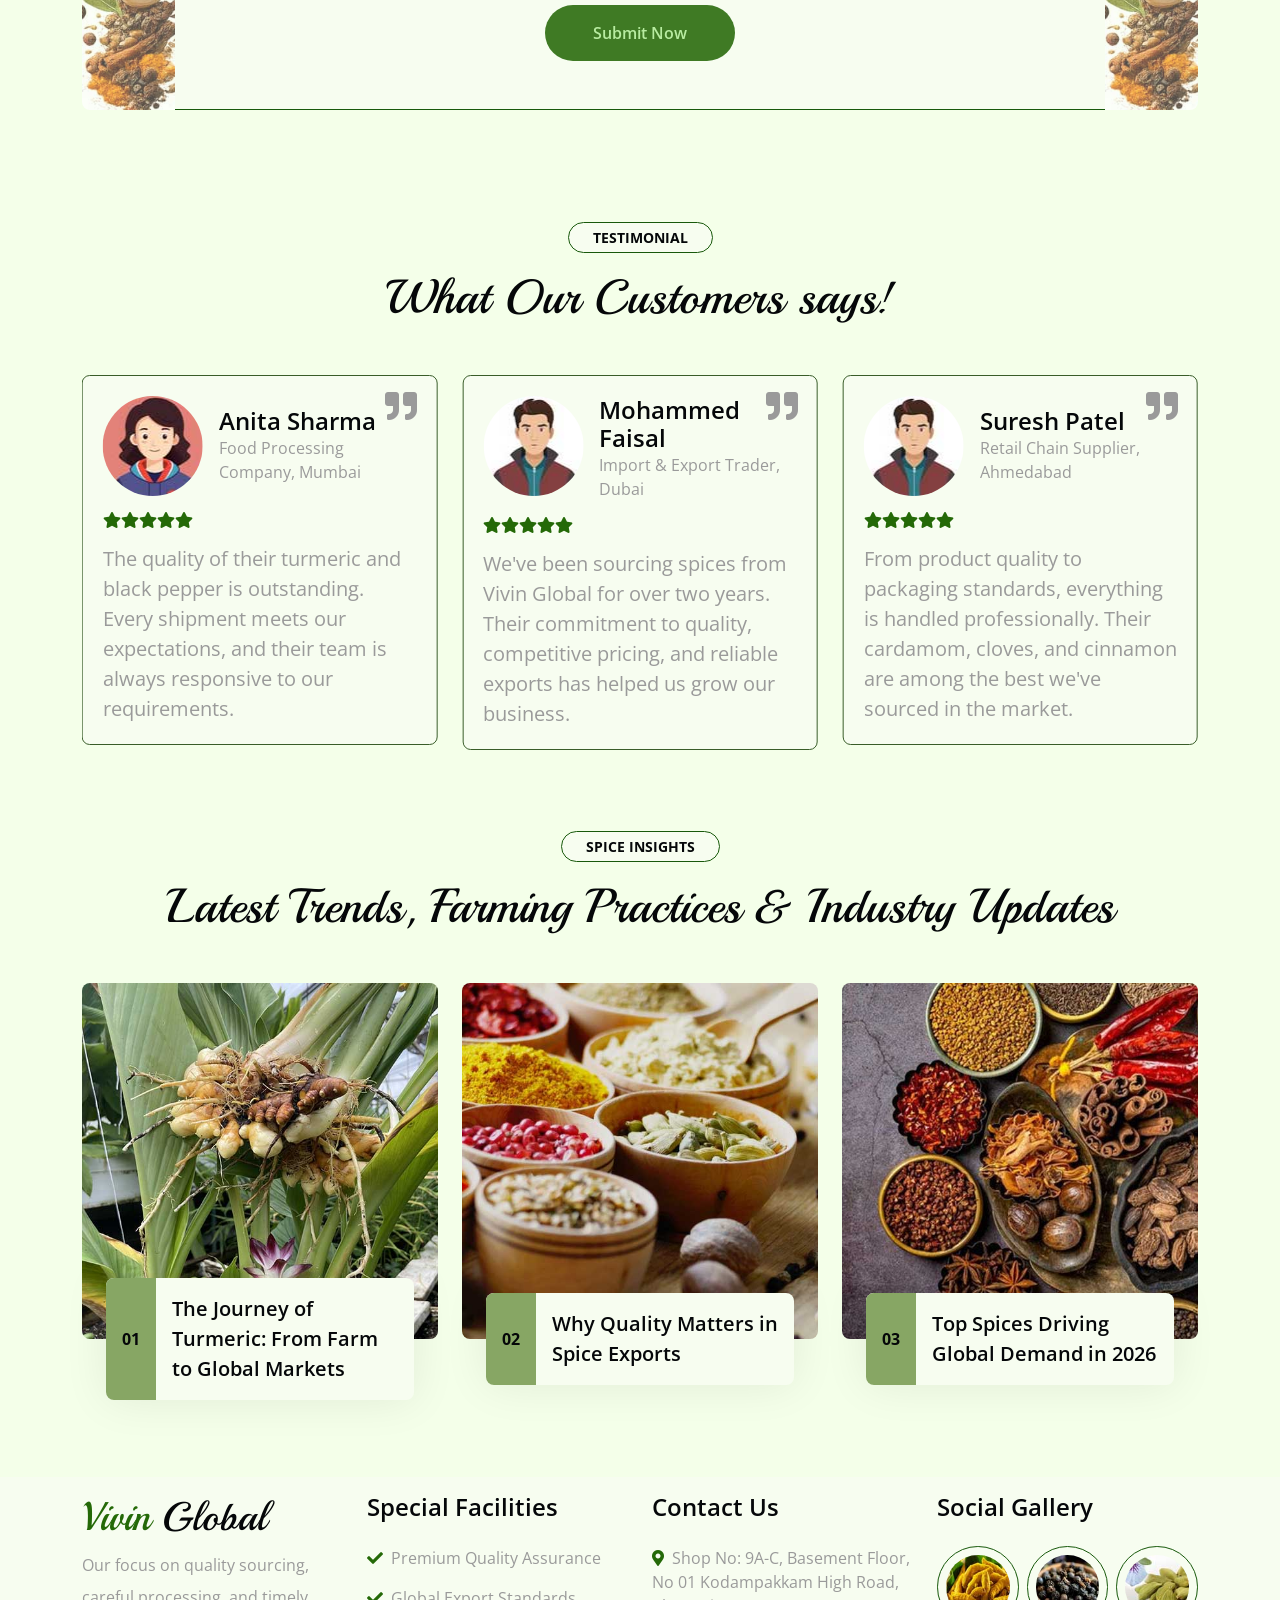
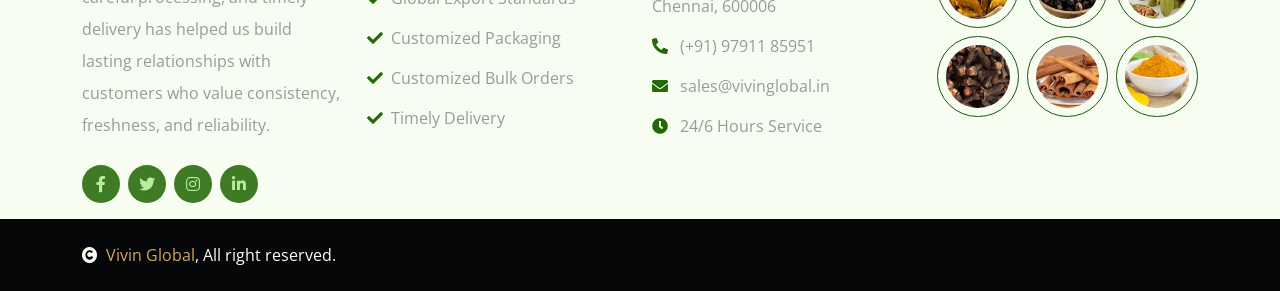
==== commit f8ae423c: "Updated Address" ====
--- a/index.html
+++ b/index.html
@@ -804,7 +804,7 @@
                         <div class="footer-item">
                             <h4 class="mb-4">Contact Us</h4>
                             <div class="d-flex flex-column align-items-start">
-                                <p><i class="fa fa-map-marker-alt text-primary me-2"></i> 20/75, Vaikundapuram 2nd Street, Nungampakkam, Chennai, 600034</p>
+                                <p><i class="fa fa-map-marker-alt text-primary me-2"></i>Shop No: 9A-C, Basement Floor, No 01 Kodampakkam High Road, Chennai, 600006</p>
                                 <p><i class="fa fa-phone-alt text-primary me-2"></i> (+91) 97911 85951</p>
                                 <p><i class="fas fa-envelope text-primary me-2"></i> sales@vivinglobal.in</p>
                                 <p><i class="fa fa-clock text-primary me-2"></i> 24/6 Hours Service</p>
